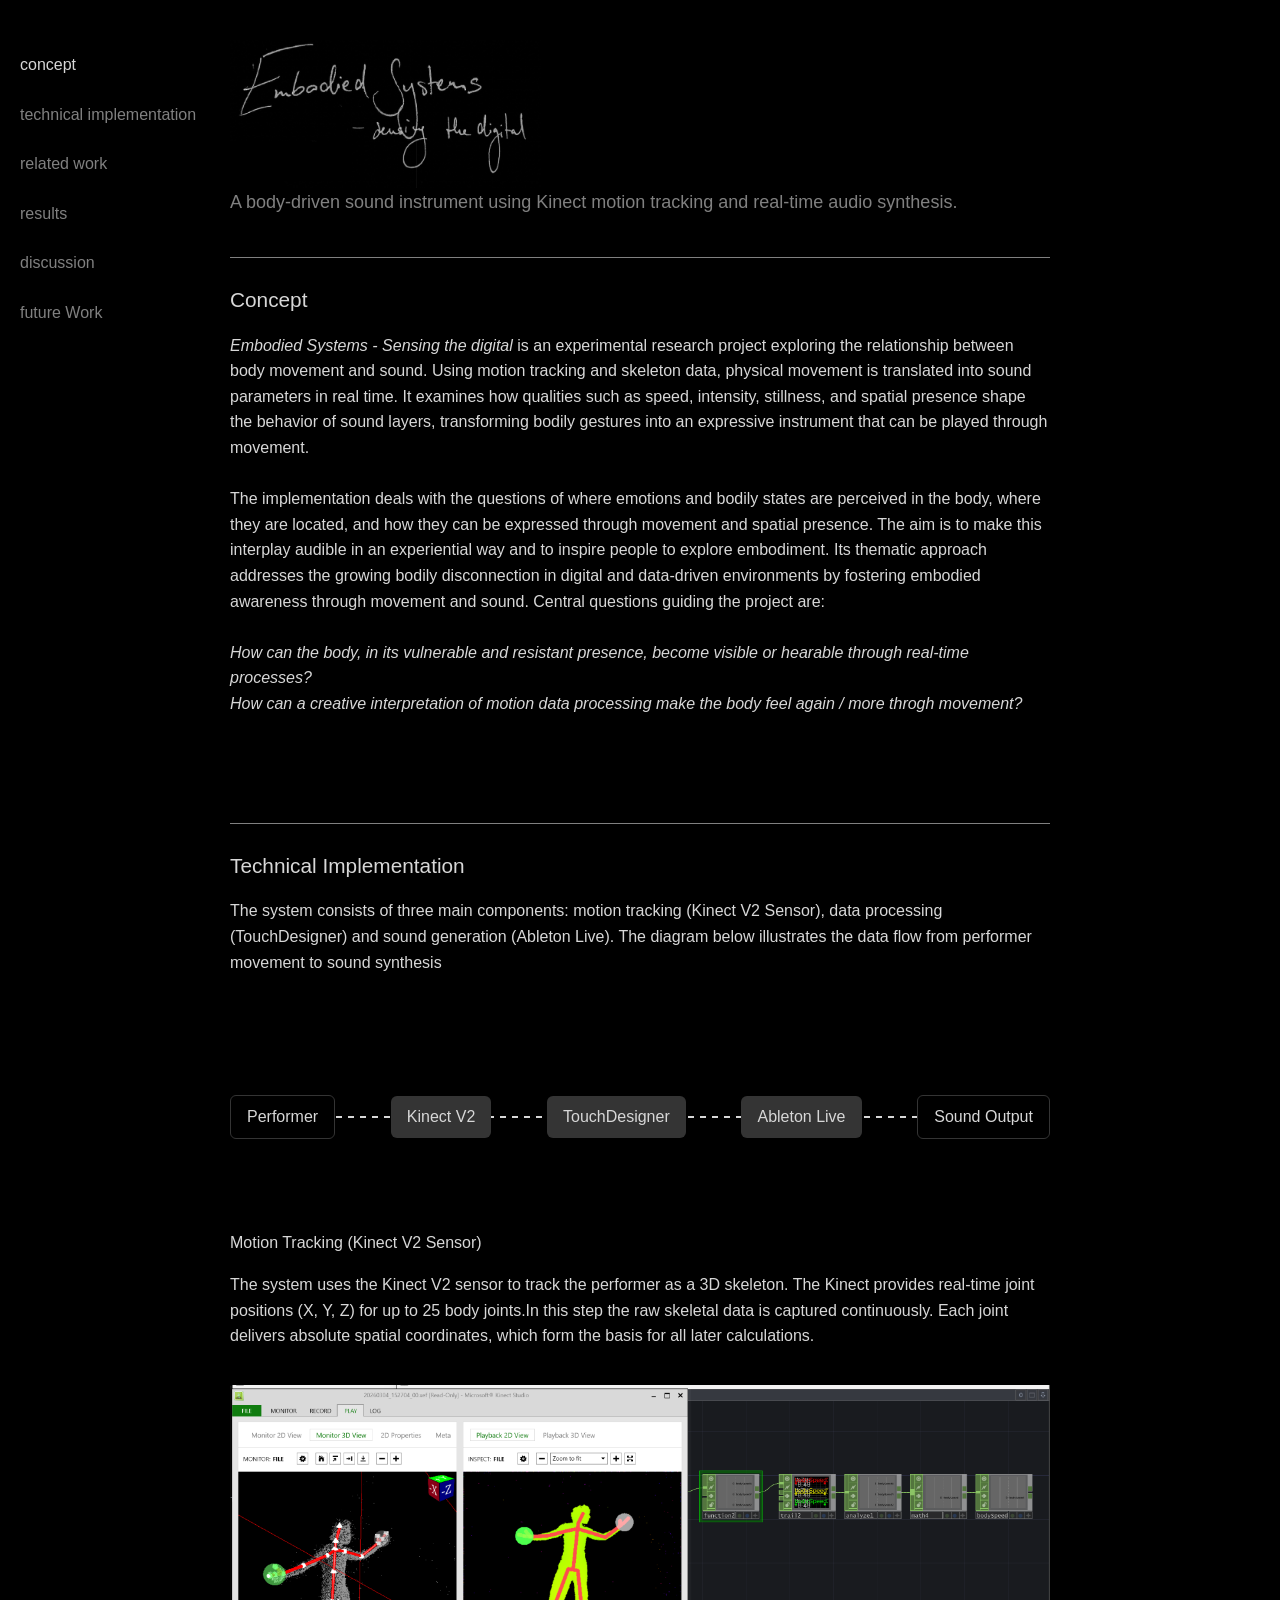
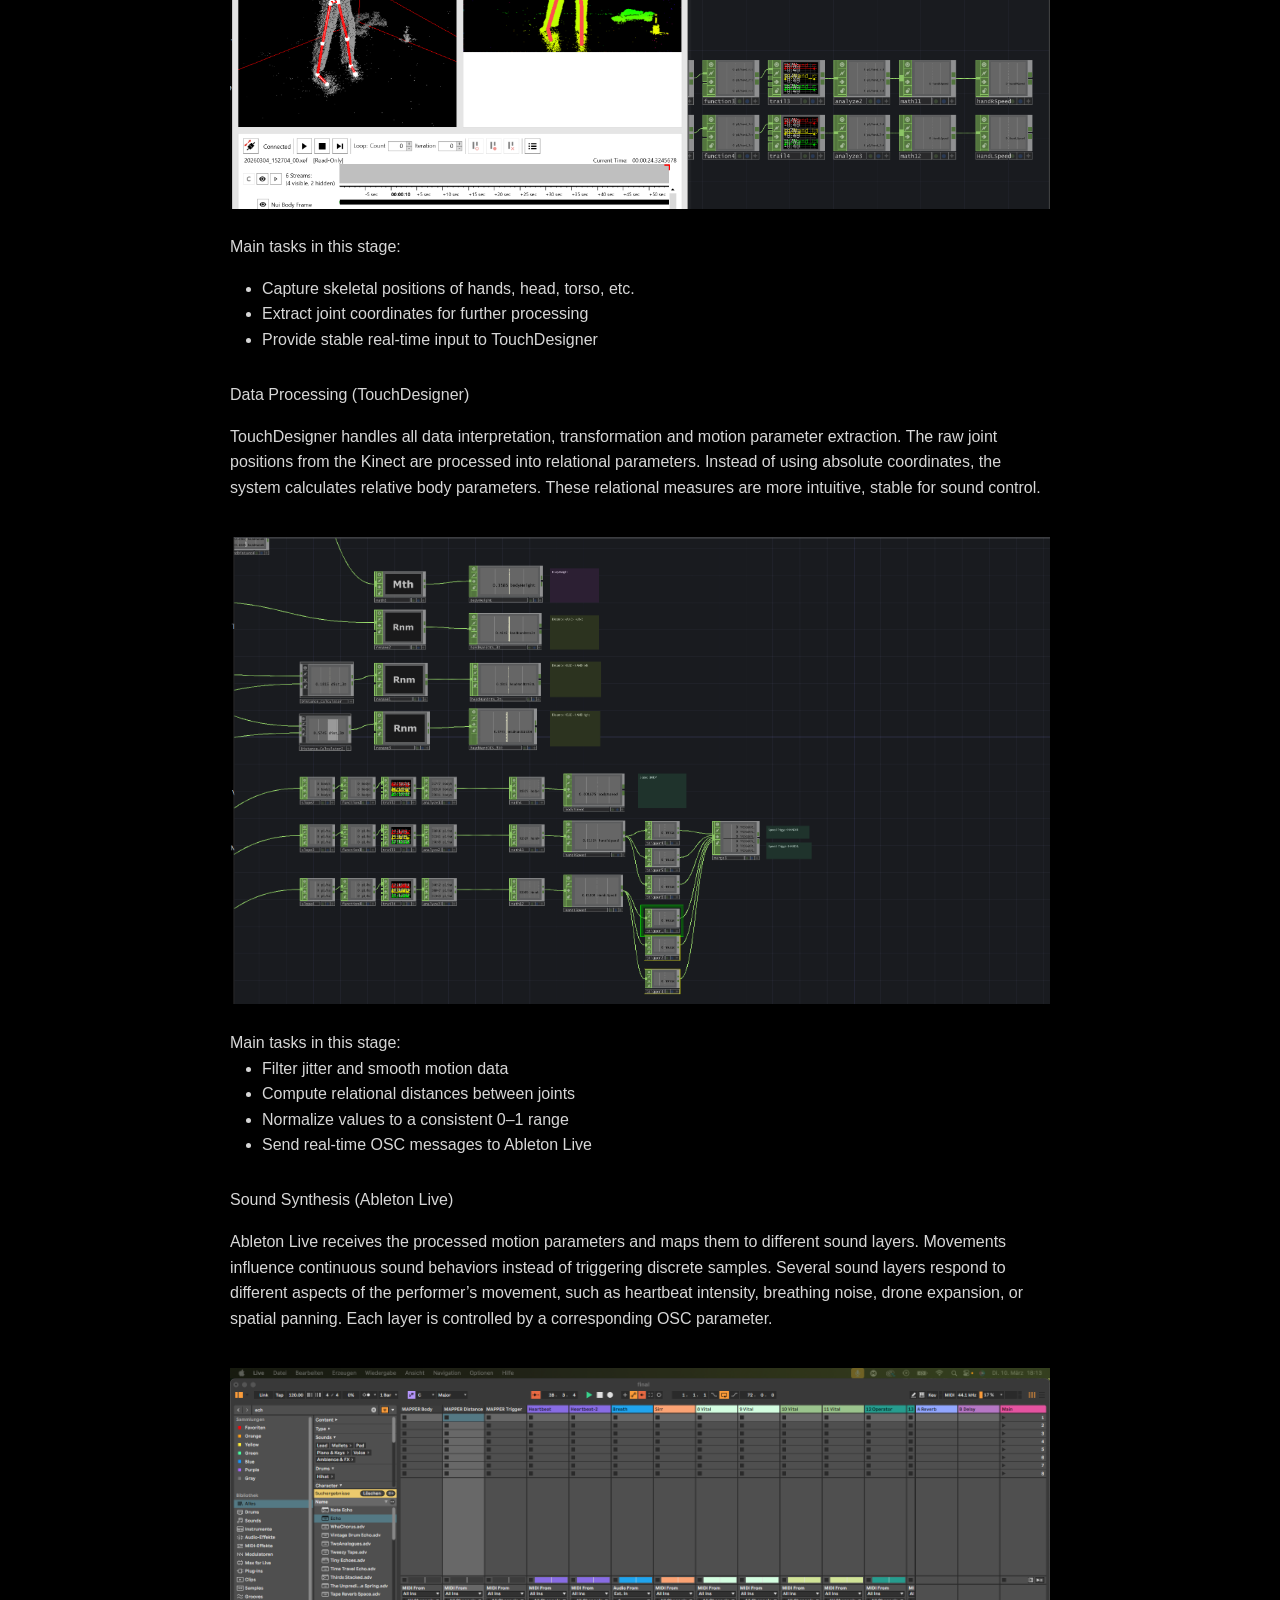
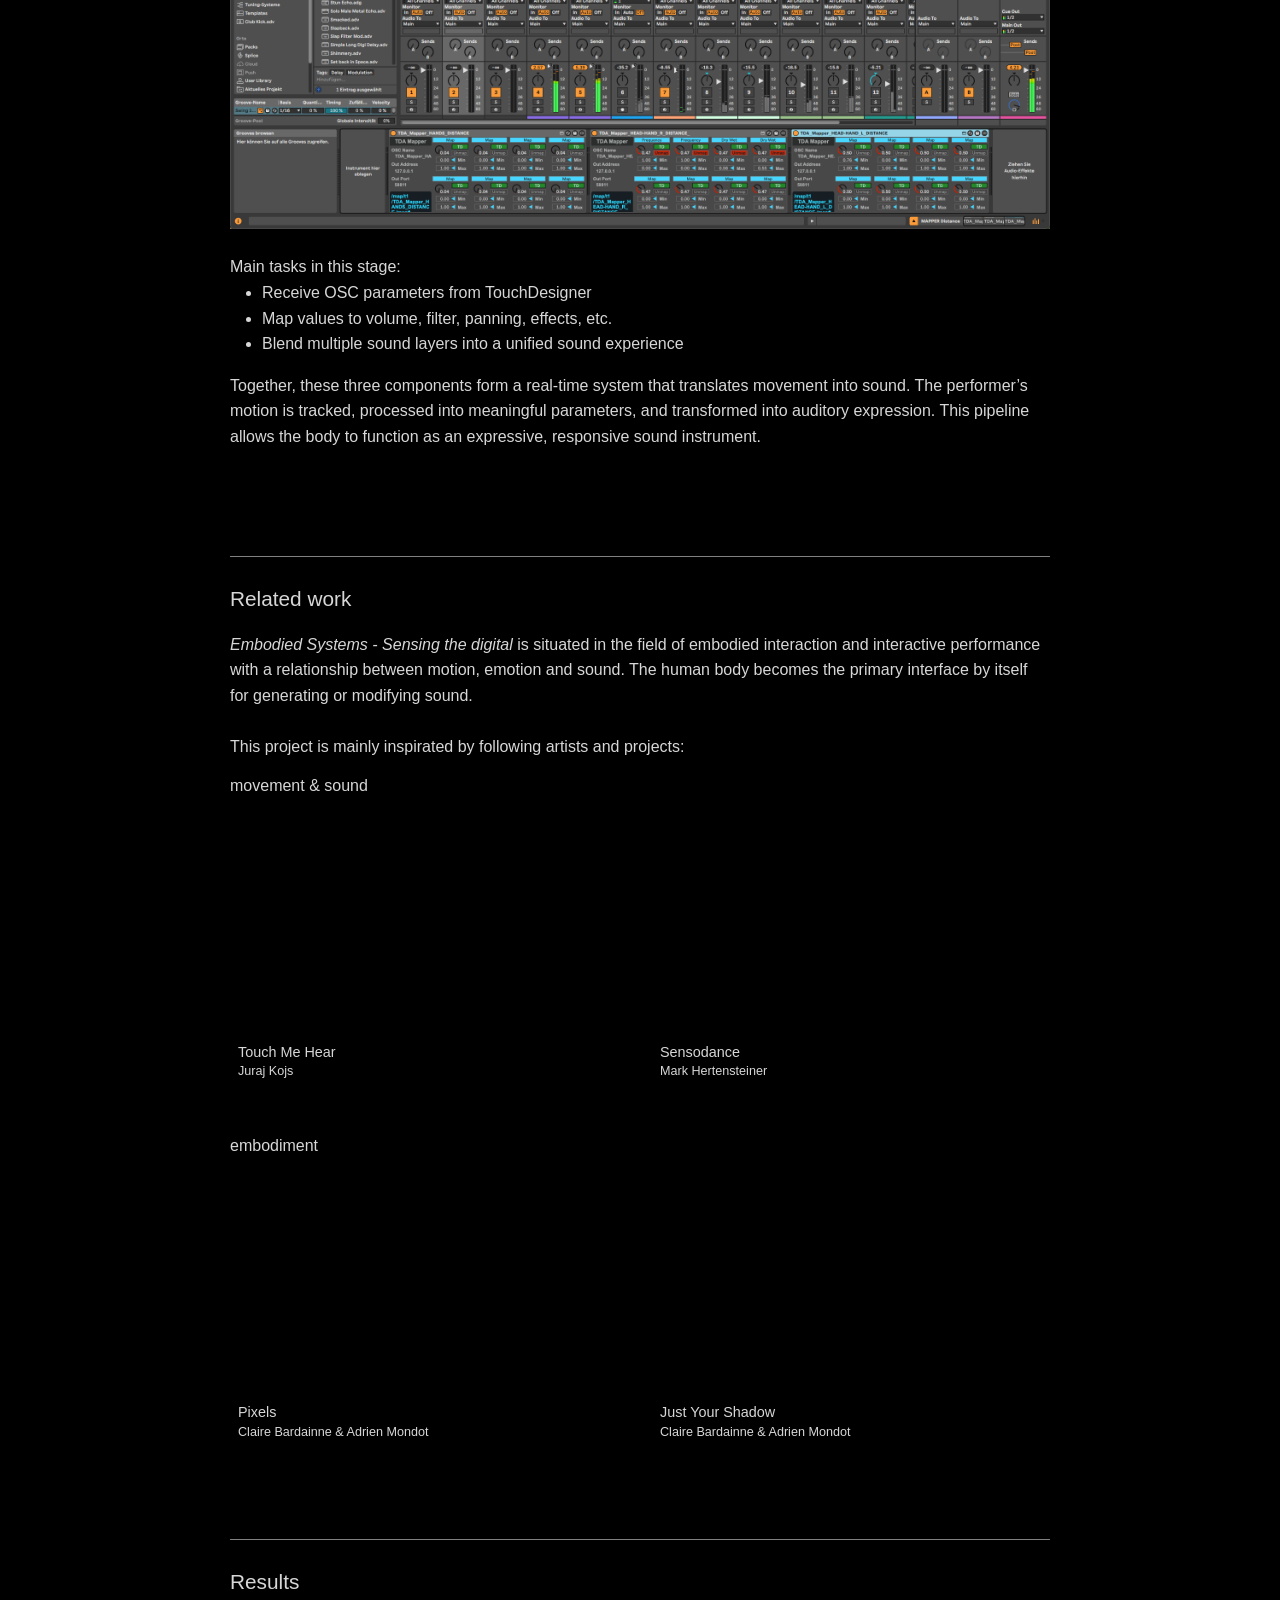
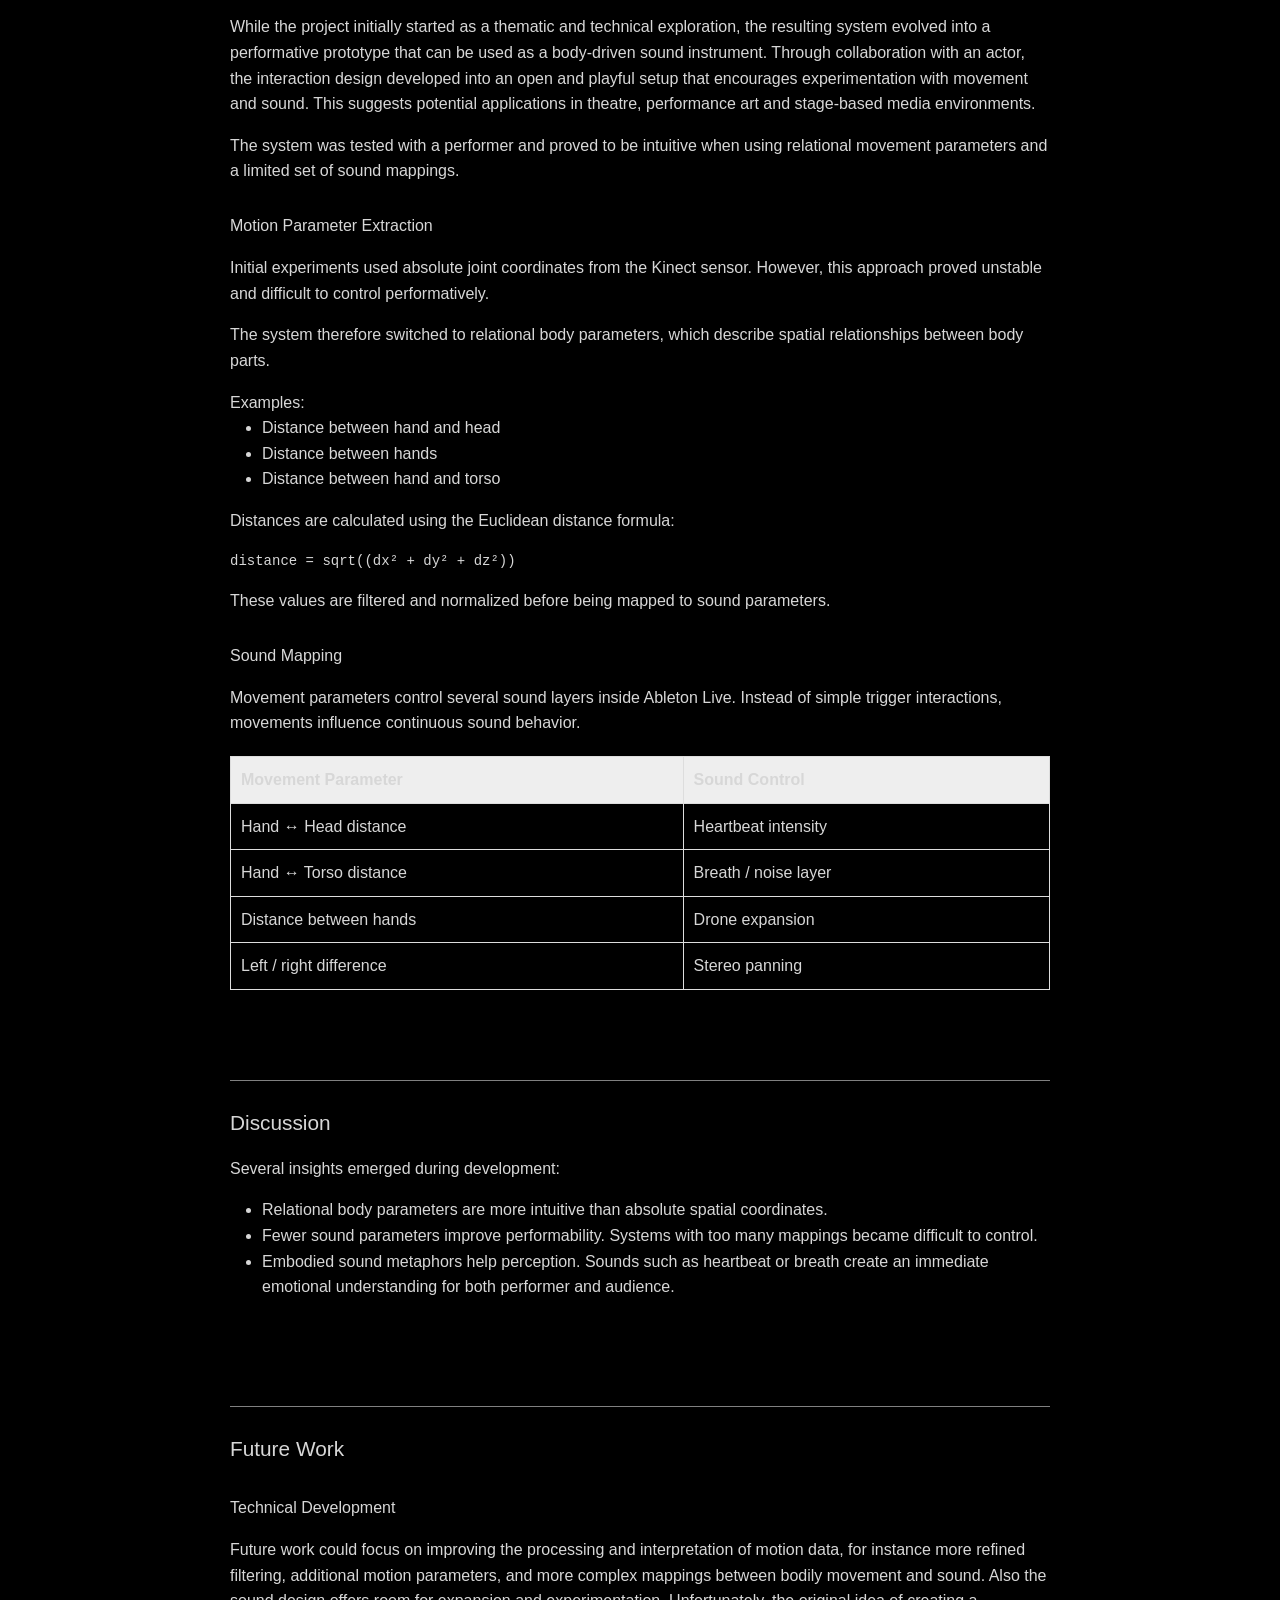
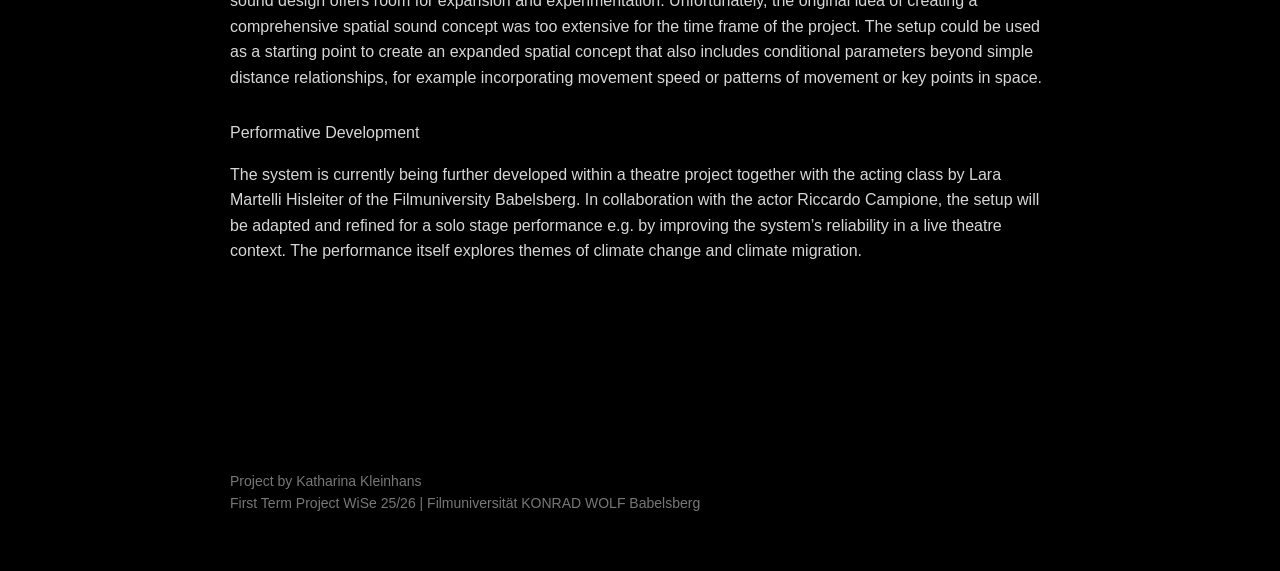
==== embodied-systems.html @ 611034d8 "first upload" ====
<!DOCTYPE html>
<html lang="en">

<head>
    <meta charset="UTF-8">
    <title>Embodied Systems – Sensing the Digital</title>
    <link href="https://cdn.jsdelivr.net/npm/bootstrap@5.3.2/dist/css/bootstrap.min.css" rel="stylesheet">
    <link rel="stylesheet" href="style.css">
    <meta name="viewport" content="width=device-width, initial-scale=1">
</head>

<body data-bs-spy="scroll" data-bs-target="#navbar" data-bs-offset="100" tabindex="0">
    <header>
        <!-- <h1>Embodied Systems – Sensing the Digital</h1> -->
        <img src="img/title.png" width="420px">
        <p class="subtitle">A body-driven sound instrument using Kinect motion tracking and real-time audio synthesis.
        </p>

        <div id="navbar" class="sidebar ">
            <!-- <p>First Term Project</p> -->
            <a class="nav-link" href="#concept">concept</a>
            <a class="nav-link" href="#technical-implementation">technical implementation</a>
            <a class="nav-link" href="#context">related work</a>
            <a class="nav-link" href="#results">results</a>
            <a class="nav-link" href="#discussion">discussion</a>
            <a class="nav-link" href="#future-work">future Work</a>
        </div>
    </header>

    <!-- <section class="hero">
       <div class="embed-responsive embed-responsive-16by9">
        <iframe class="embed-responsive-item full" src="img/hero-placeholder.mp4" title="Hero" frameborder="0" allow=" clipboard-write; encrypted-media; gyroscope; picture-in-picture; web-share" referrerpolicy="strict-origin-when-cross-origin" allowfullscreen></iframe>
    </div> 
    </section> -->

    <section id="concept">
        <h2>Concept</h2>
        <p>
            <span>Embodied Systems - Sensing the digital</span> is an experimental research project exploring the
            relationship between body movement and sound.
            Using motion tracking and skeleton data, physical movement is translated into sound parameters in real time.
            It examines how qualities such as speed, intensity, stillness, and spatial presence shape the behavior of
            sound layers,
            transforming bodily gestures into an expressive instrument that can be played through movement.
            <br><br>
            The implementation deals with the questions of where emotions and bodily states are perceived in the body,
            where they are located,
            and how they can be expressed through movement and spatial presence. The aim is to make this interplay
            audible in an experiential way
            and to inspire people to explore embodiment. Its thematic approach addresses the growing bodily
            disconnection in digital and
            data-driven environments by fostering embodied awareness through movement and sound.
            Central questions guiding the project are: <br><br>

            <span>How can the body, in its vulnerable and resistant presence, become visible or hearable through
                real-time processes?</span>
            <br>
            <span>How can a creative interpretation of motion data processing make the body feel again / more throgh
                movement?</span>
        </p>
    </section>

    <section id="technical-implementation">
        <h2>Technical Implementation</h2>
        <p>
            The system consists of three main components: motion tracking (Kinect V2 Sensor), data processing (TouchDesigner) and sound generation (Ableton Live). The diagram below illustrates the data flow from performer movement to sound synthesis
       <br><br>
            <!-- <ul>
            <li>motion tracking (Kinect V2 Sensor)</li>
            <li>data processing (TouchDesigner)</li>
            <li>sound generation (Ableton Live)</li>
        </ul> -->
             </p>

        <div id="diagram">

            <svg class="connections">

            <line x1="10%" y1="50%" x2="30%" y2="50%" />
            <line x1="30%" y1="50%" x2="50%" y2="50%" />
            <line x1="50%" y1="50%" x2="70%" y2="50%" />
            <line x1="70%" y1="50%" x2="90%" y2="50%" />

            </svg>

            <div class="node-container">

                <div class="node outline">Performer</div>
                <div class="node pointer">Kinect V2</div>
                <div class="node pointer">TouchDesigner</div>
                <div class="node pointer">Ableton Live</div>
                <div class="node outline">Sound Output</div>

            </div>

        </div>

        <div class="pt-3">
            <h4>Motion Tracking (Kinect V2 Sensor)</h4>
            <p> The system uses the Kinect V2 sensor to track the performer as a 3D skeleton.
                The Kinect provides real-time joint positions (X, Y, Z) for up to 25 body joints.In this step the raw
                skeletal data is captured continuously.
                Each joint delivers absolute spatial coordinates, which form the basis for all later calculations. </p>
            <img src="img/motion-tracking.png" class="full"> <br><br>

            <p>
                <b>Main tasks in this stage:</b>
            <ul>
                <li>Capture skeletal positions of hands, head, torso, etc.</li>
                <li>Extract joint coordinates for further processing</li>
                <li>Provide stable real-time input to TouchDesigner</li>
            </ul>
            </p>
        </div>
        <div class="pt-3">
            <h4>Data Processing (TouchDesigner)</h4>
            <p> TouchDesigner handles all data interpretation, transformation and motion parameter extraction. The raw
                joint positions from the Kinect are processed into relational parameters.
                Instead of using absolute coordinates, the system calculates relative body parameters. These relational measures are more intuitive,
                stable for sound control. </p>
            <img src="img/final-parameters.png" class="full"> <br><br>
            <b>Main tasks in this stage:</b>
            <ul>
                <li>Filter jitter and smooth motion data</li>
                <li>Compute relational distances between joints</li>
                <li>Normalize values to a consistent 0–1 range</li>
                <li>Send real-time OSC messages to Ableton Live</li>
            </ul>
        </div>

        <div class="pt-3">
            <h4>Sound Synthesis (Ableton Live)</h4>
            <p> Ableton Live receives the processed motion parameters and maps them to different sound layers. Movements
                influence continuous sound behaviors instead of triggering discrete samples.
                Several sound layers respond to different aspects of the performer’s movement, such as heartbeat
                intensity, breathing noise, drone expansion, or spatial panning. Each layer is controlled by a
                corresponding OSC parameter. </p>
            <img src="img/sound_synthesis.png" class="full"> <br><br>
            <b>Main tasks in this stage:</b>
            <ul>
                <li>Receive OSC parameters from TouchDesigner</li>
                <li>Map values to volume, filter, panning, effects, etc.</li>
                <li>Blend multiple sound layers into a unified sound experience</li>
            </ul>
        </div>

        <p> Together, these three components form a real-time system that translates movement into sound. The
            performer’s motion is tracked, processed into meaningful parameters, and transformed into auditory
            expression. This pipeline allows the body to function as an expressive, responsive sound instrument. </p>
    </section>

    <section id="context">
        <h2>Related work</h2>
        <p>
            <span>Embodied Systems - Sensing the digital</span> is situated in the field of embodied interaction and
            interactive performance with a relationship between motion, emotion and sound. The human body becomes the primary interface by itself for generating or modifying sound.
            <br><br>
            <b>This project is mainly inspirated by following artists and projects:</b>
        </p>

        <div class="related-work margin-md">

            <h4>movement & sound</h4>
            <div class="row g-4">

                <div class="col-md-6">
                    <div class="card border-0">
                        <div class="ratio ratio-16x9">
                            <iframe src="https://www.youtube.com/embed/zGUFKJBYZPs" title="Touch me Hear"
                                allowfullscreen></iframe>
                        </div>
                        <div class="card-body p-2">
                            <strong>Touch Me Hear</strong><br>
                            <small>Juraj Kojs</small>
                        </div>
                    </div>
                </div>

                <div class="col-md-6">
                    <div class="card border-0">
                        <div class="ratio ratio-16x9">
                            <iframe src="https://www.youtube.com/embed/KAMdbeH6wbY" title="Sensodance"
                                allowfullscreen></iframe>
                        </div>
                        <div class="card-body p-2">
                            <strong>Sensodance</strong><br>
                            <small>Mark Hertensteiner</small>
                        </div>
                    </div>
                </div>

            </div>

            <h4 class="mt-5">embodiment</h4>

            <div class="row g-4">

                <div class="col-md-6">
                    <div class="card border-0">
                        <div class="ratio ratio-16x9">
                            <iframe src="https://www.youtube.com/embed/pMuvrDwhp4w" title="Pixels"
                                allowfullscreen></iframe>
                        </div>
                        <div class="card-body p-2">
                            <strong>Pixels</strong><br>
                            <small>Claire Bardainne & Adrien Mondot</small>
                        </div>
                    </div>
                </div>

                <div class="col-md-6">
                    <div class="card border-0">
                        <div class="ratio ratio-16x9">
                            <iframe src="https://www.youtube.com/embed/VIDEOID" title="Just Your Shadow"
                                allowfullscreen></iframe>
                        </div>
                        <div class="card-body p-2">
                            <strong>Just Your Shadow</strong><br>
                            <small>Claire Bardainne & Adrien Mondot</small>
                        </div>
                    </div>
                </div>
            </div>
        </div>

    </section>

    </section>

    <section id="results">
        <h2>Results</h2>
        <p>
            While the project initially started as a thematic and technical exploration, the resulting system evolved into a performative prototype that can be used as a body-driven sound instrument.
            Through collaboration with an actor, the interaction design developed into an open and playful setup that encourages experimentation with movement and sound.
            This suggests potential applications in theatre, performance art and stage-based media environments.
        </p>

        <!-- <div class="grid">
            <img src="img/skeleton.png">
            <img src="img/touchdesigner.png">
            <img src="img/ableton.png">
        </div> -->

        <p>
            The system was tested with a performer and proved to be intuitive when using
            relational movement parameters and a limited set of sound mappings.
        </p>

        <div class="subsection pt-3">
            <h4>Motion Parameter Extraction</h4>
            <p>
                Initial experiments used absolute joint coordinates from the Kinect sensor.
                However, this approach proved unstable and difficult to control performatively.
            </p>
            <p>
                The system therefore switched to <b>relational body parameters</b>, which
                describe spatial relationships between body parts.
            </p>
            Examples:
            <ul>
                <li>Distance between hand and head</li>
                <li>Distance between hands</li>
                <li>Distance between hand and torso</li>
            </ul>

            <p> Distances are calculated using the Euclidean distance formula:</p>

            <pre>distance = sqrt((dx² + dy² + dz²))</pre>

            <p>These values are filtered and normalized before being mapped to sound parameters.</p>
        </div>

        <div class="subsection pt-3">
         <h4>Sound Mapping</h4>

            <p>
                Movement parameters control several sound layers inside Ableton Live.
                Instead of simple trigger interactions, movements influence continuous sound behavior.
            </p>

            <table>

                <tr>
                    <th>Movement Parameter</th>
                    <th>Sound Control</th>
                </tr>

                <tr>
                    <td>Hand ↔ Head distance</td>
                    <td>Heartbeat intensity</td>
                </tr>

                <tr>
                    <td>Hand ↔ Torso distance</td>
                    <td>Breath / noise layer</td>
                </tr>

                <tr>
                    <td>Distance between hands</td>
                    <td>Drone expansion</td>
                </tr>

                <tr>
                    <td>Left / right difference</td>
                    <td>Stereo panning</td>
                </tr>

            </table>
        </div>


    </section>


    <section id="discussion">
        <h2>Discussion</h2>

        <p>Several insights emerged during development:</p>

        <ul>
            <li><b>Relational body parameters are more intuitive</b> than absolute spatial
                coordinates.</li>

            <li><b>Fewer sound parameters improve performability.</b> Systems with too many
                mappings became difficult to control.</li>

            <li><b>Embodied sound metaphors help perception.</b> Sounds such as heartbeat or
                breath create an immediate emotional understanding for both performer and
                audience.</li>
        </ul>
    </section>



    <section id="future-work">
        <h2>Future Work</h2>
    
        <div class="subsection pt-3">
            <h4>Technical Development</h4>
            <p> Future work could focus on improving the processing and interpretation of motion data, for instance more refined filtering, additional motion parameters, and more complex mappings between bodily movement and sound. 
                Also the sound design offers room for expansion and experimentation. Unfortunately, the original idea of creating a comprehensive spatial sound concept was too extensive for the time frame of the project. 
                The setup could be used as a starting point to create an expanded spatial concept that also includes conditional parameters beyond simple distance relationships, for example incorporating movement speed or patterns of movement or key points in space. </p>
        </div>
        <div class="subsection pt-3">
            <h4>Performative Development</h4>
            <p> The system is currently being further developed within a theatre project together with the acting class by Lara Martelli Hisleiter of the Filmuniversity Babelsberg. In collaboration with the actor Riccardo Campione, the setup will be adapted and refined for a solo stage performance e.g. by improving the system’s reliability in a live theatre context. The performance itself explores themes of climate change and climate migration. </p>
        </div>
    </section>


    <footer>
        <p>
            Project by Katharina Kleinhans
            <br>
            First Term Project WiSe 25/26 | Filmuniversität KONRAD WOLF Babelsberg
        </p>
    </footer>

    <script type="module" src="js/diagram.js"></script>
    <script src="https://cdn.jsdelivr.net/npm/bootstrap@5.3.2/dist/js/bootstrap.bundle.min.js"></script>
</body>

</html>
---- style.css ----
/* Variables */
:root {
    --black: #000000;
    --darkgrey: #343434;
    --grey: #808080;
    --white: #d7d7d7;
}


body {
    font-family: Helvetica, Arial, sans-serif;
    font-weight: 100;
    line-height: 1.6;
    max-width: 900px;
    margin: auto;
    padding: 40px;
    background-color: var(--black);
    color: var(--white);
    scroll-behavior: smooth;
}

h1 {
    font-size: 2.2rem;
}

h2 {
    font-size: 1.3rem;
    margin-bottom: 20px;
}

h4 {
    font-size: 1rem;
    margin-bottom: 20px;
    font-style: 600;
}

span {
    font-style: italic;
}

.subtitle {
    font-size: 18px;
    color: var(--grey);
    margin-bottom: 40px;
}

/* Navbar */

.sidebar {
    position: fixed;
    left: 0;
    top: 0;
    height: 100vh;
    width: 220px;
    background: var(--black);
    padding-top: 40px;
}

.sidebar a {
    display: block;
    color: var(--grey);
    padding: 12px 20px;
    text-decoration: none;
}

.sidebar a:hover {
    color: var(--white);
}

.nav-link {
transition: color 0.2s;
}

.nav-link.active{
    color: var(--white);
}

.content {
    margin-left: 240px;
    padding: 40px;
}



section {
    padding-top: 30px;
    padding-bottom: 90px;
    border-top: 1px solid var(--grey);
}




.full {
    width: 100%;
    margin-top: 20px;
}


.grid {

    display: grid;

    grid-template-columns: repeat(auto-fit, minmax(250px, 1fr));
    gap: 20px;

    margin-top: 20px;

}


.grid img {

    width: 100%;

}


table {

    width: 100%;
    border-collapse: collapse;
    margin-top: 20px;

}

td,
th {

    border: 1px solid #ddd;
    padding: 10px;

}

th {
    background: #eee;
}


footer {

    margin-top: 100px;
    font-size: 14px;
    color: #777;

}

/* diagram */
#diagram {
    position:relative;
    width:100%;
    height:200px;
}

.node-container {
    display:flex;
    justify-content:space-between;
    align-items:center;
    height:100%;
    position:relative;
    z-index:2;
}

.node {
    background:var(--darkgrey);
    color:var(--white);
    padding:8px 16px;
    border-radius:6px;
    font-family:sans-serif;
}
.node p {
    
    font-weight: 600;
}
.pointer:hover{
    cursor: pointer;
}

.outline {
    background: var(--black);
    border:1px solid var(--darkgrey);
}

.connections {
    position:absolute;
    width:100%;
    height:100%;
    top:0;
    left:0;
    z-index:1;
}

line{
    stroke:var(--white);
    stroke-width:2;
    stroke-dasharray:6;
    animation:dataflow 2s linear infinite;
}

@keyframes dataflow{

    from{
    stroke-dashoffset:0;
    }

    to{
    stroke-dashoffset:-12;
    }
}

/*related work*/
.related-work h4{
margin-bottom:1rem;
}

.related-work .card-body{
    font-size:0.9rem;
    line-height:1.3;
    color: var(--white);
} 
.related-work-row {
    margin: 40px;

}
.card {
    background-color: transparent!important;
}
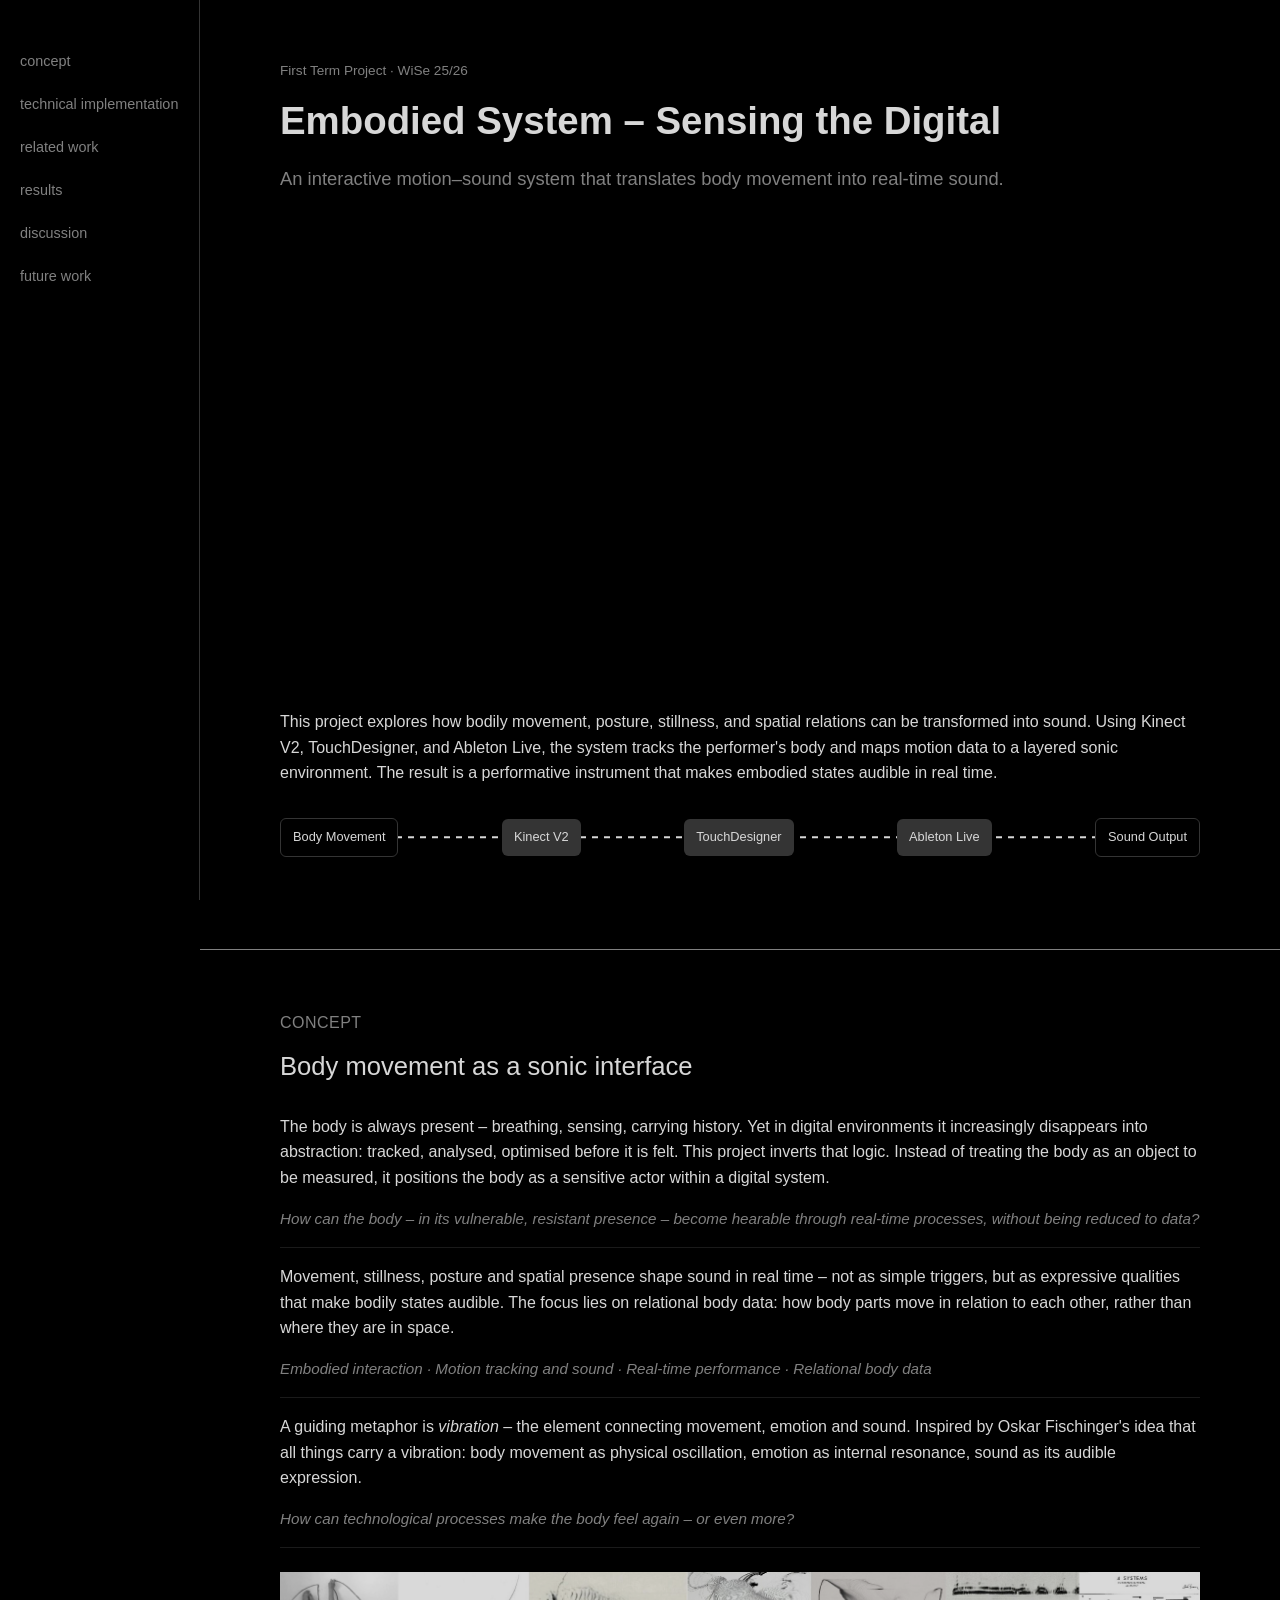
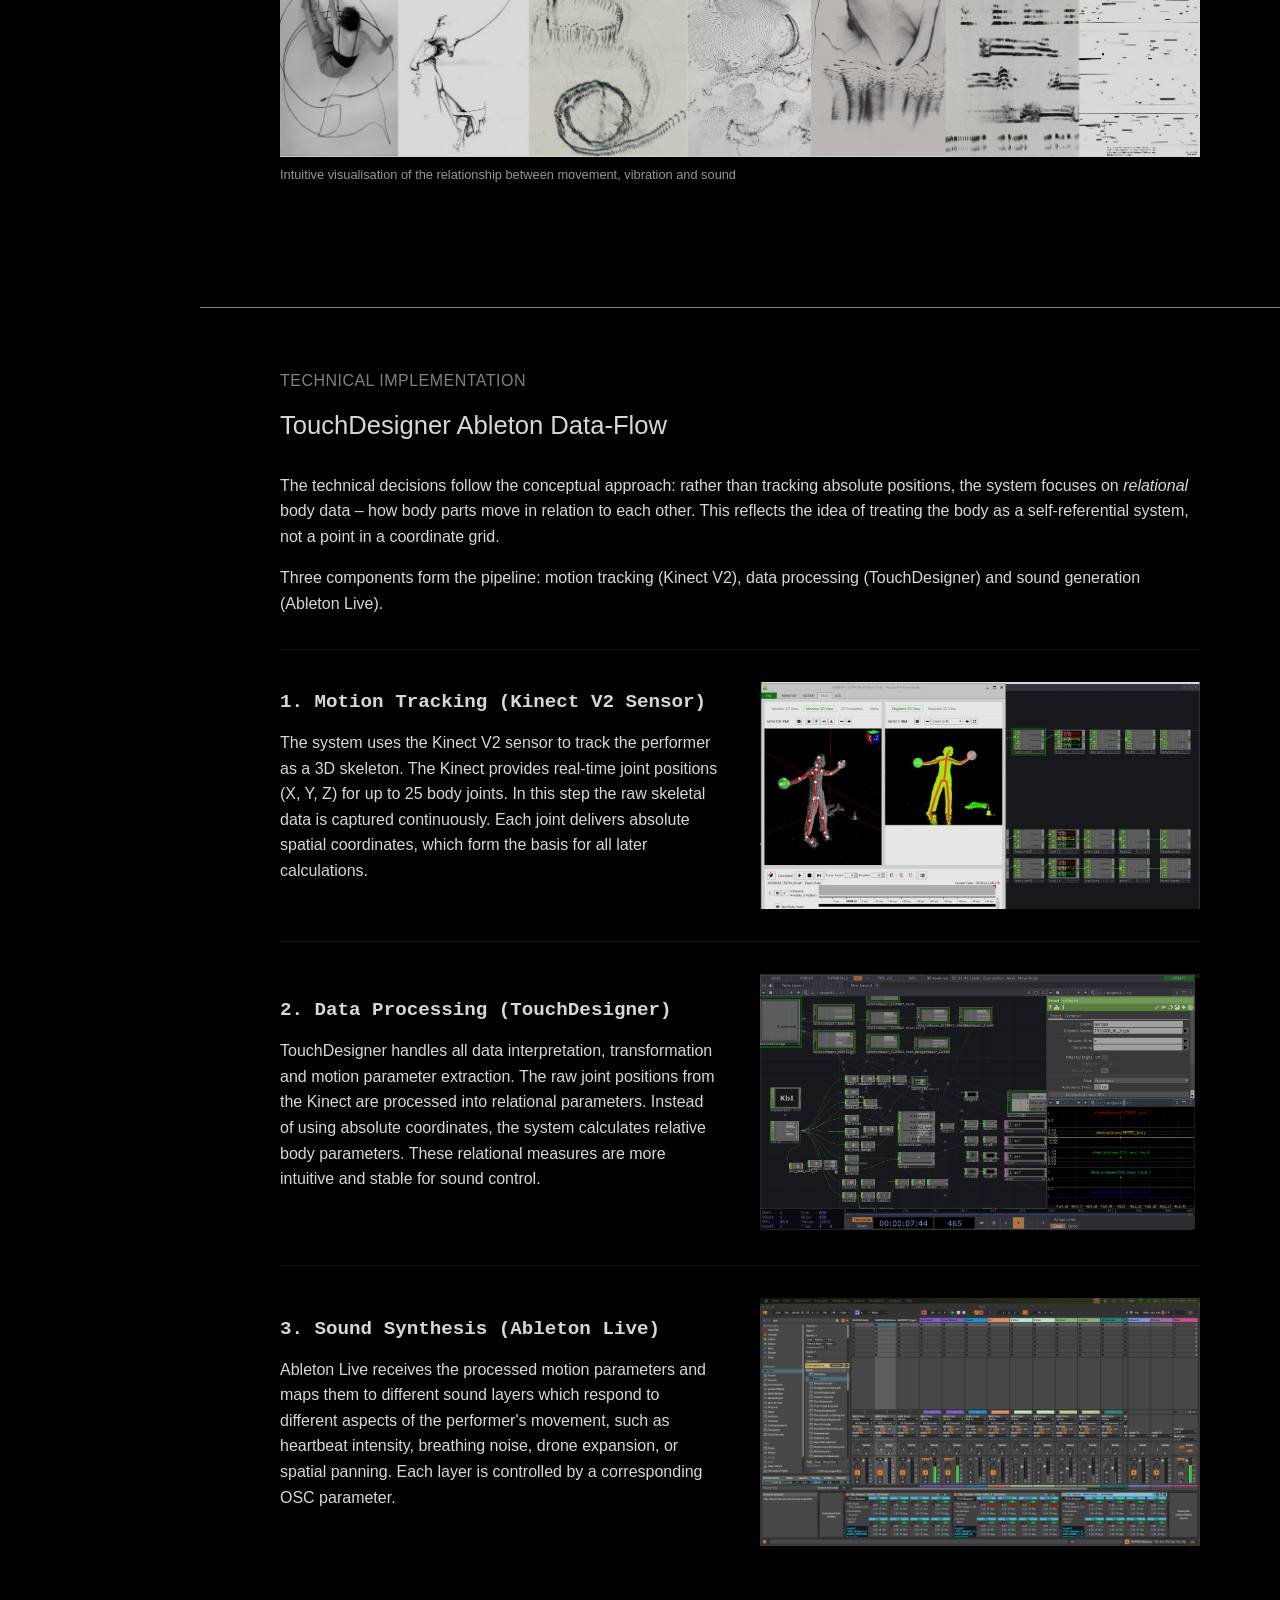
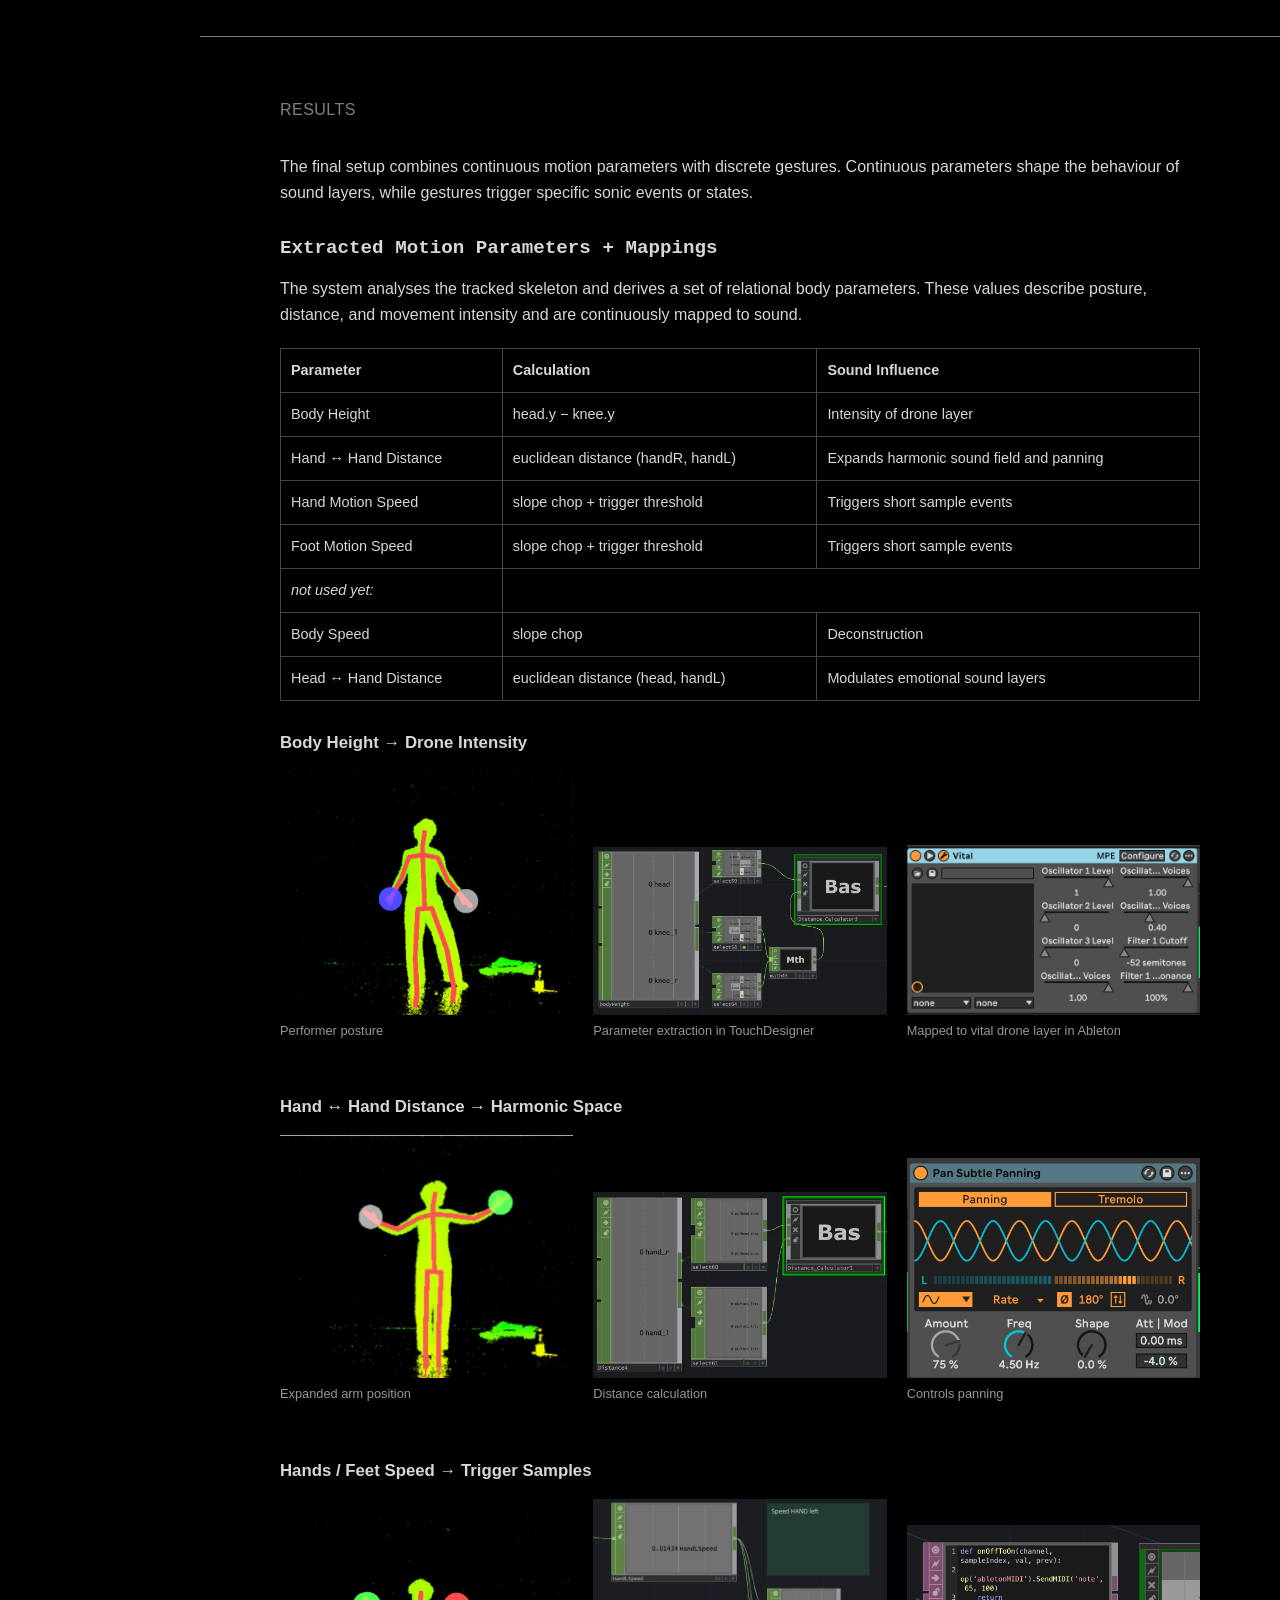
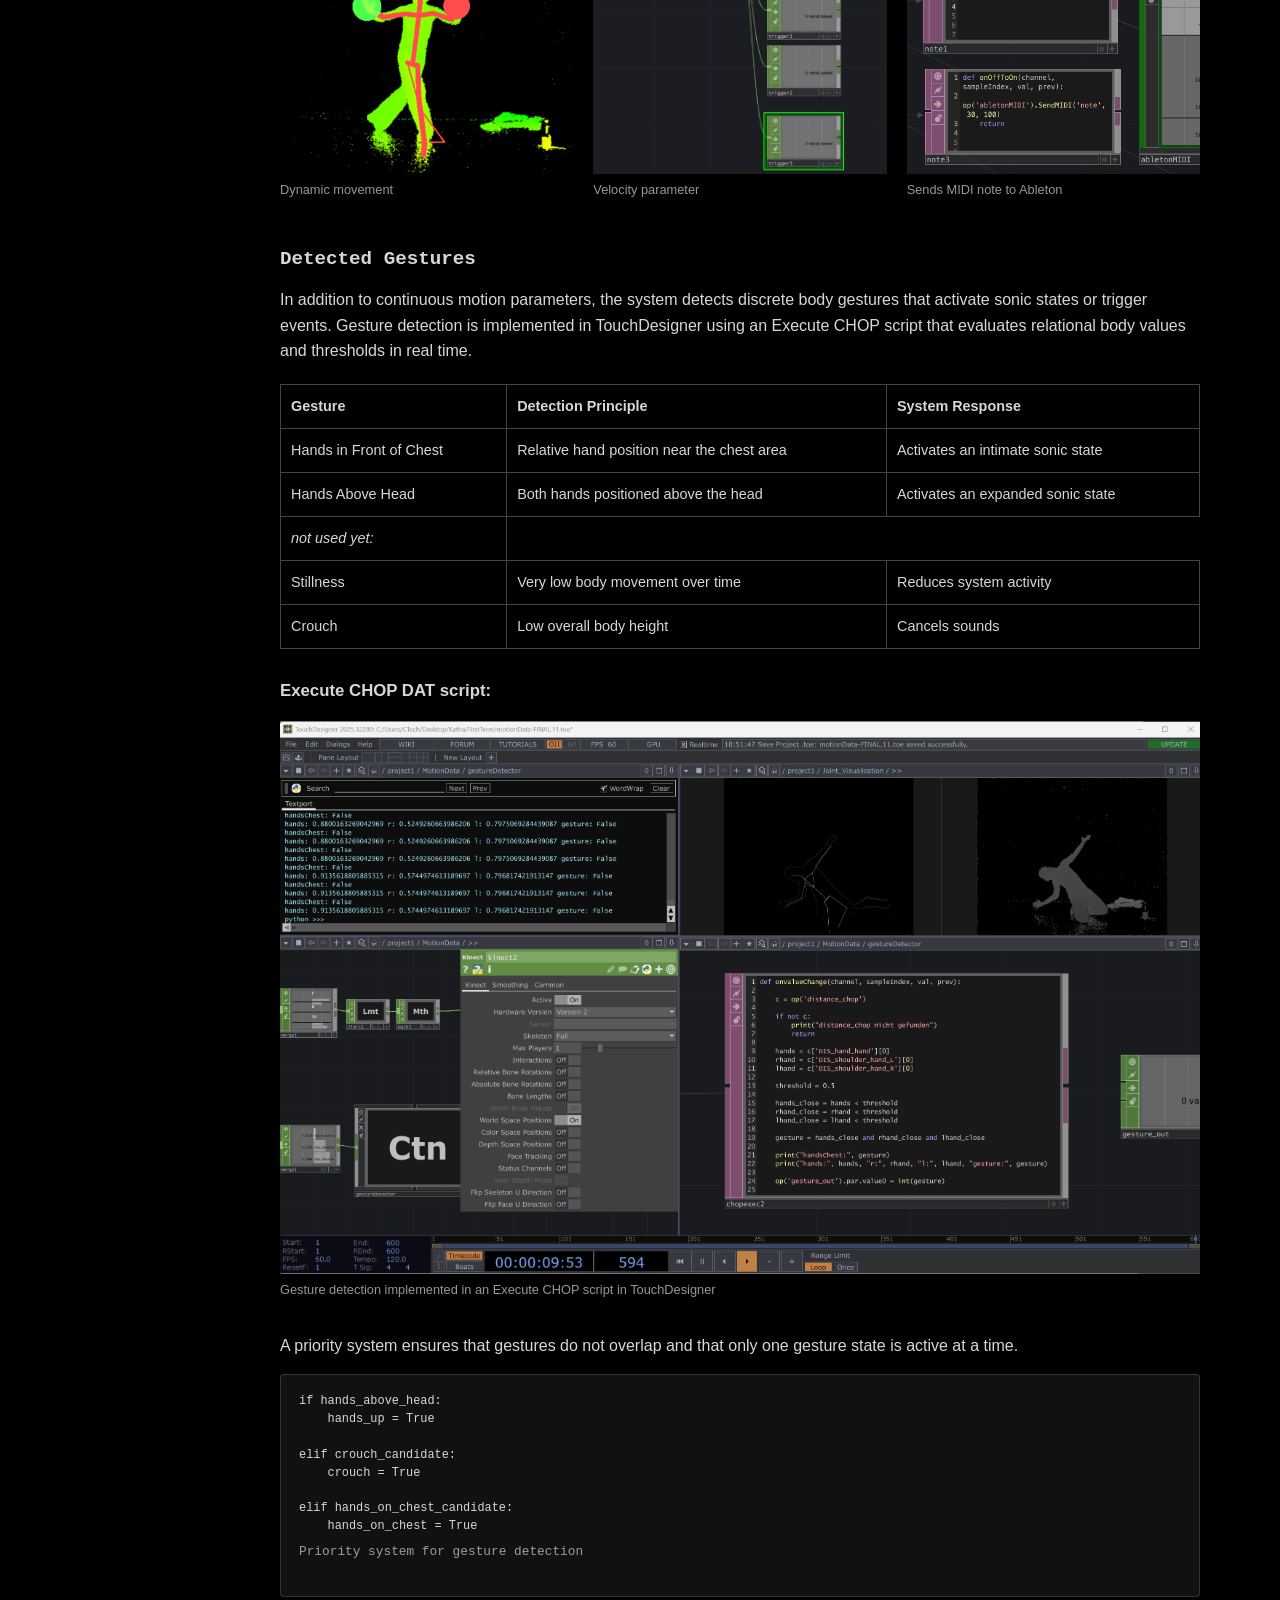
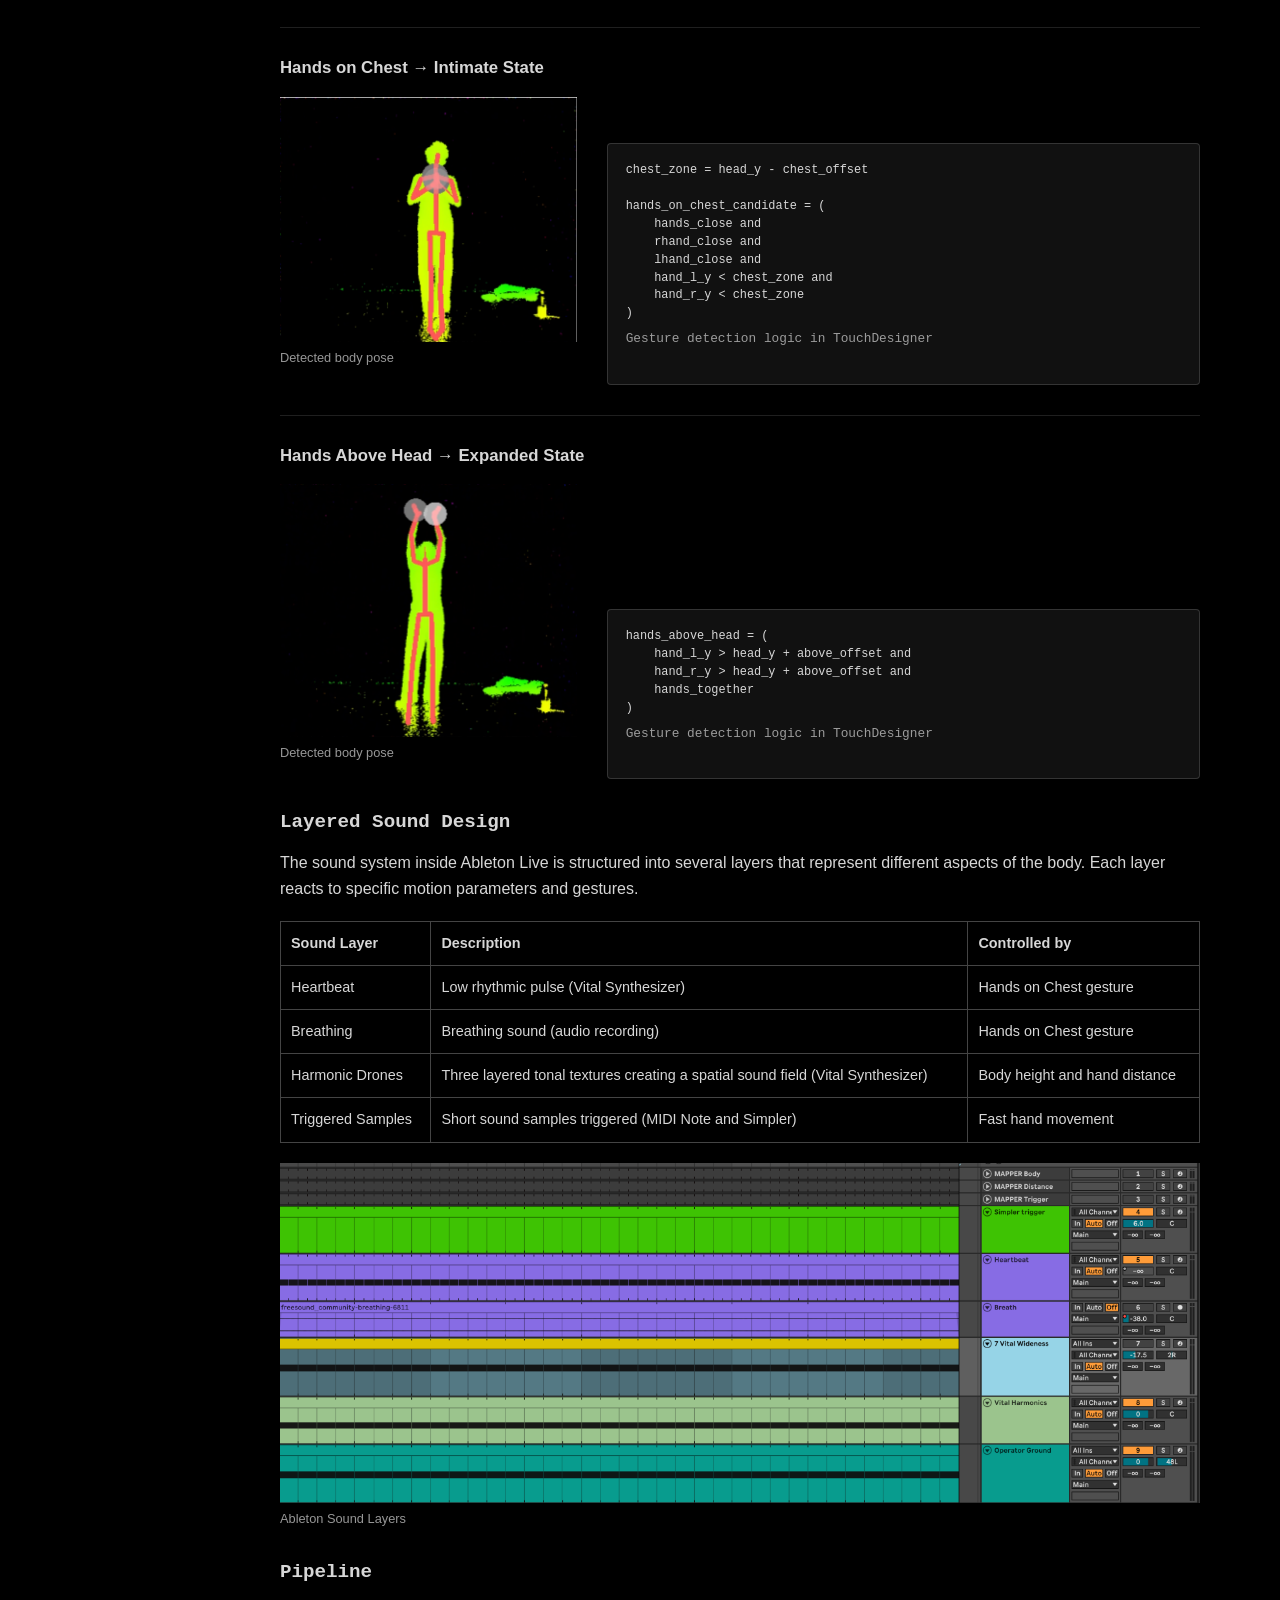
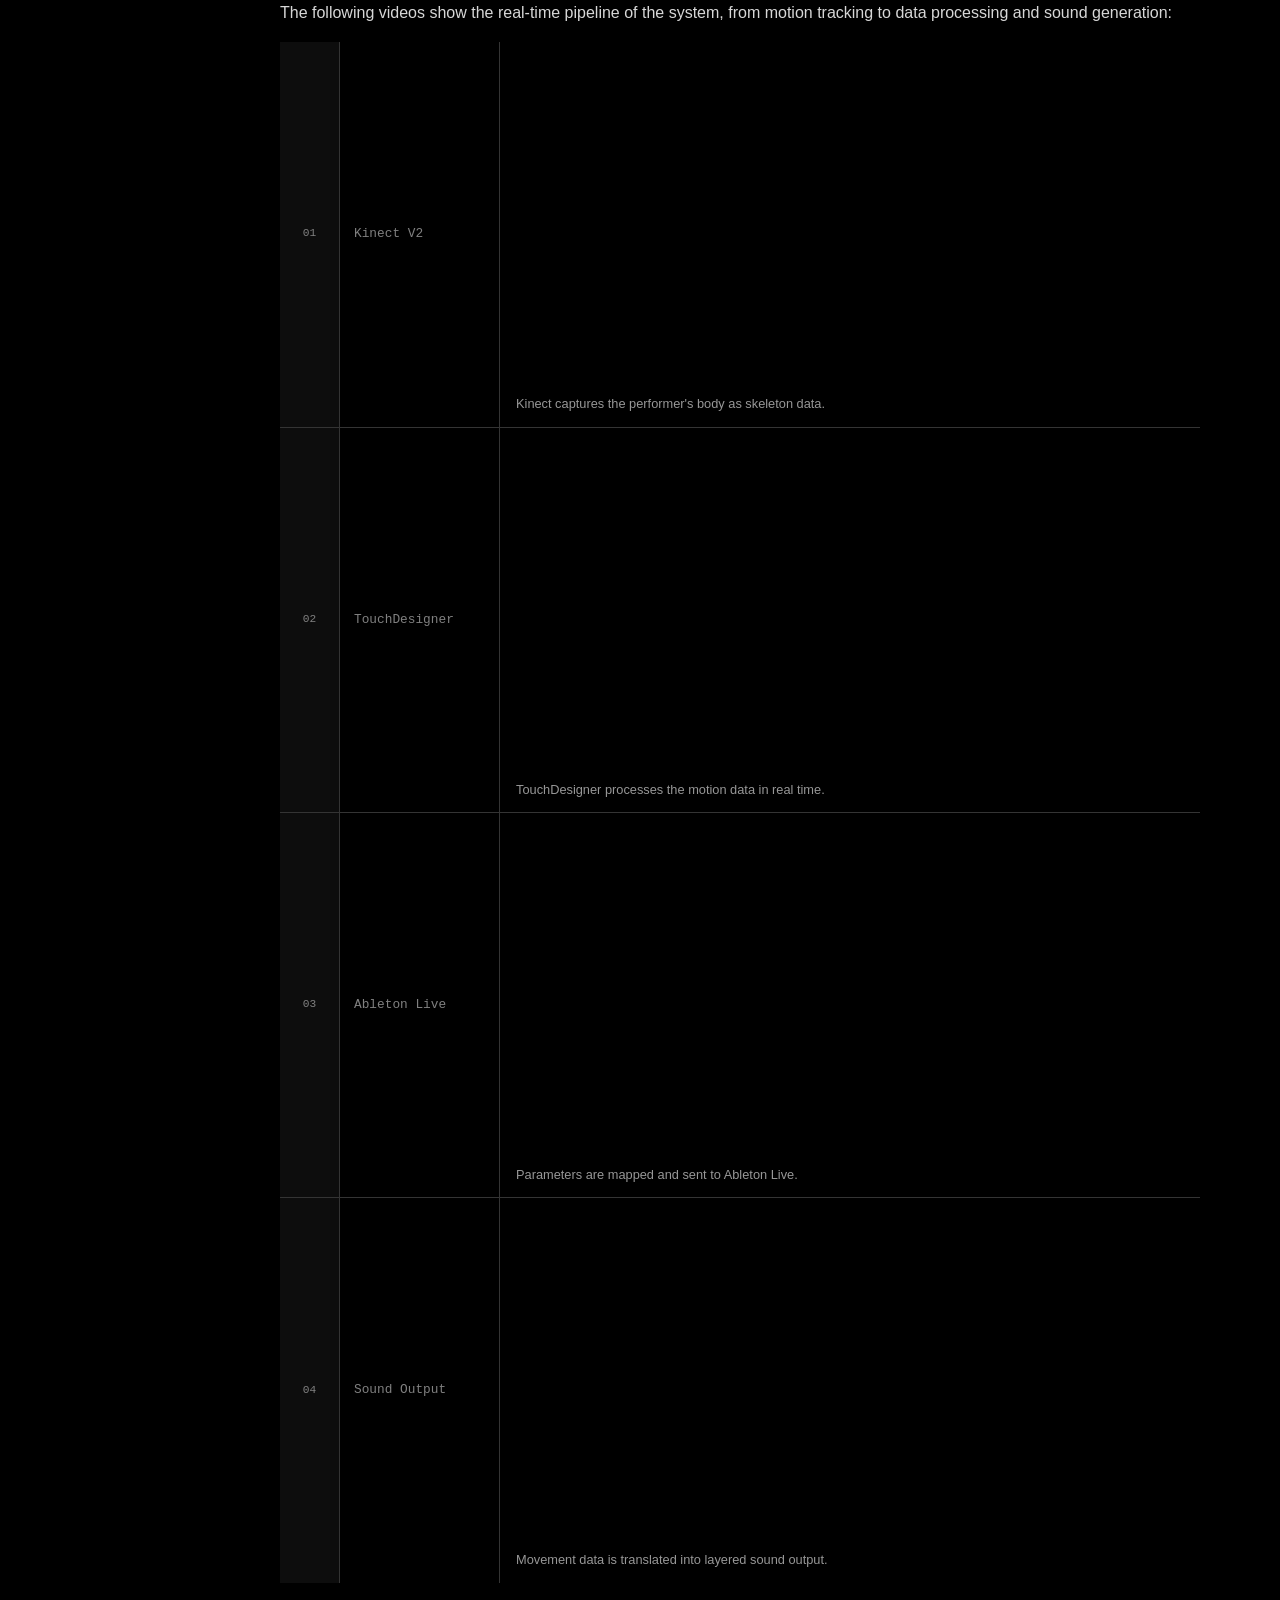
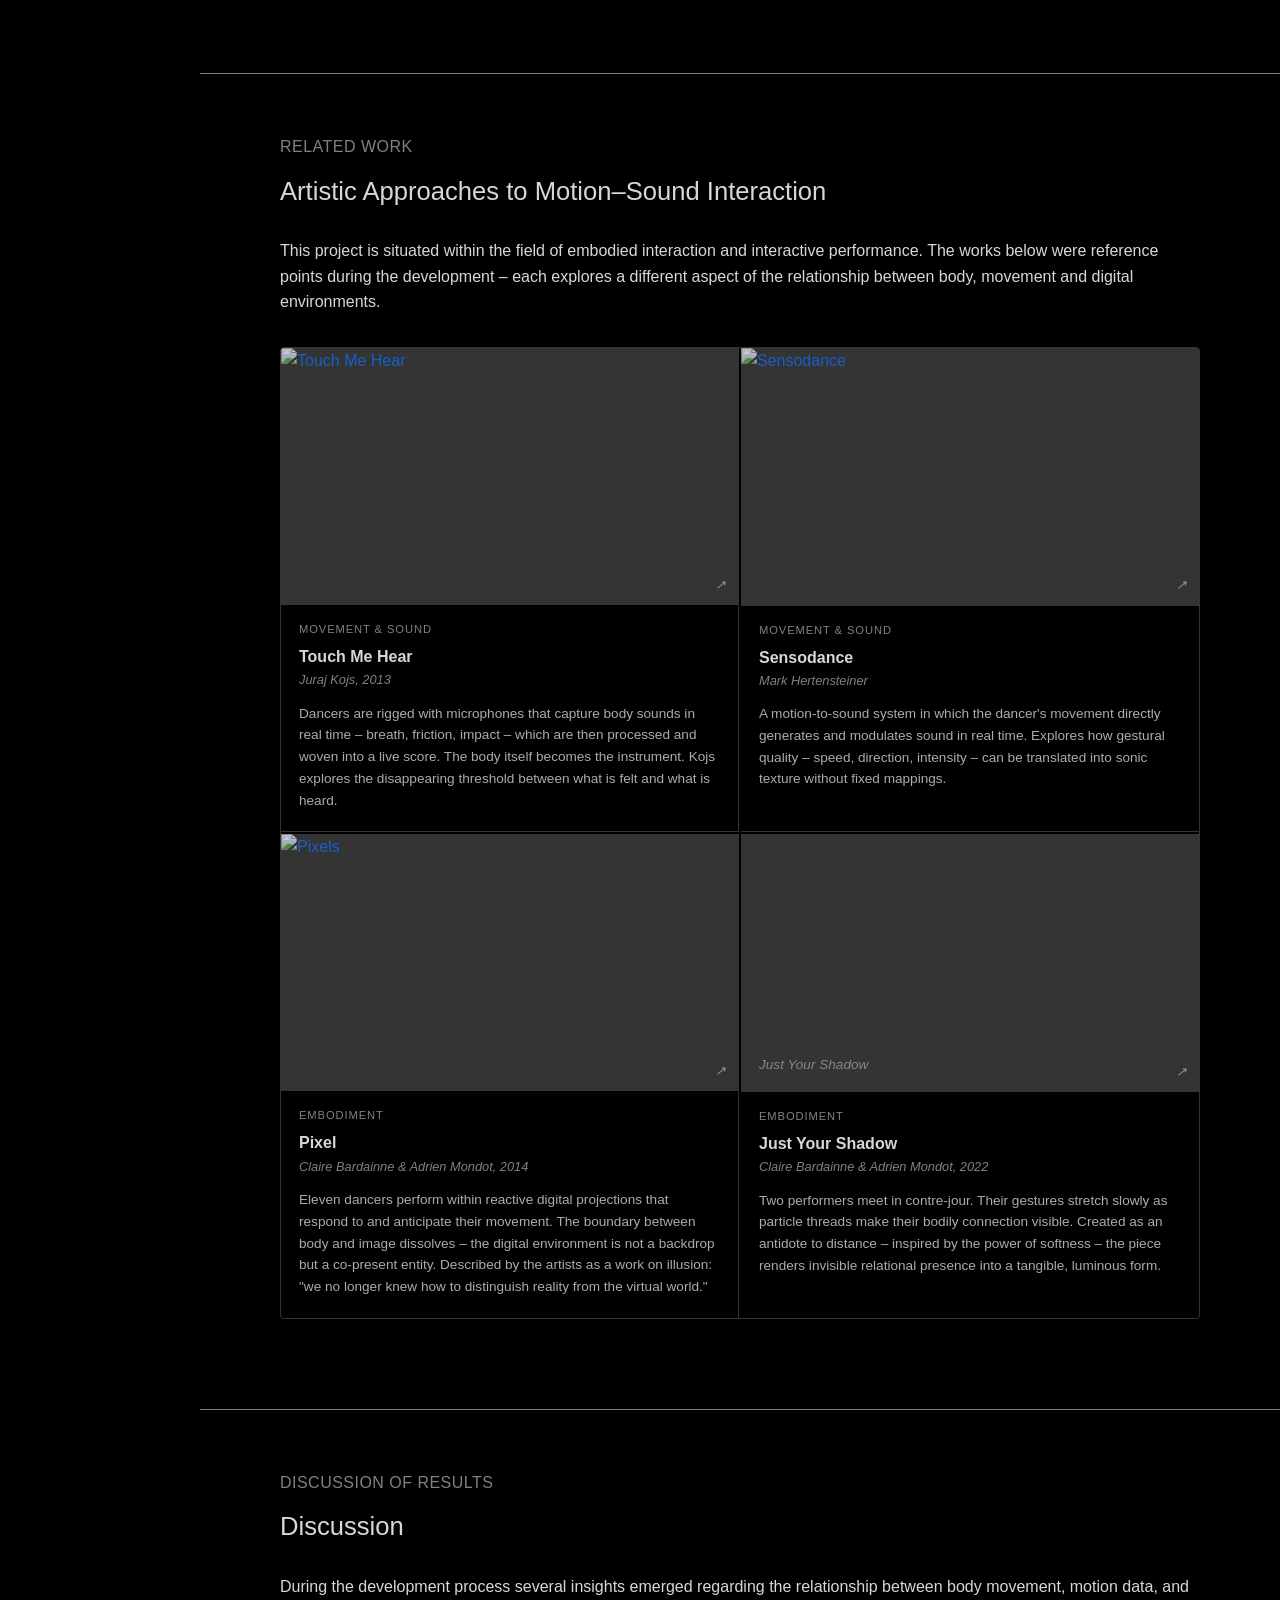
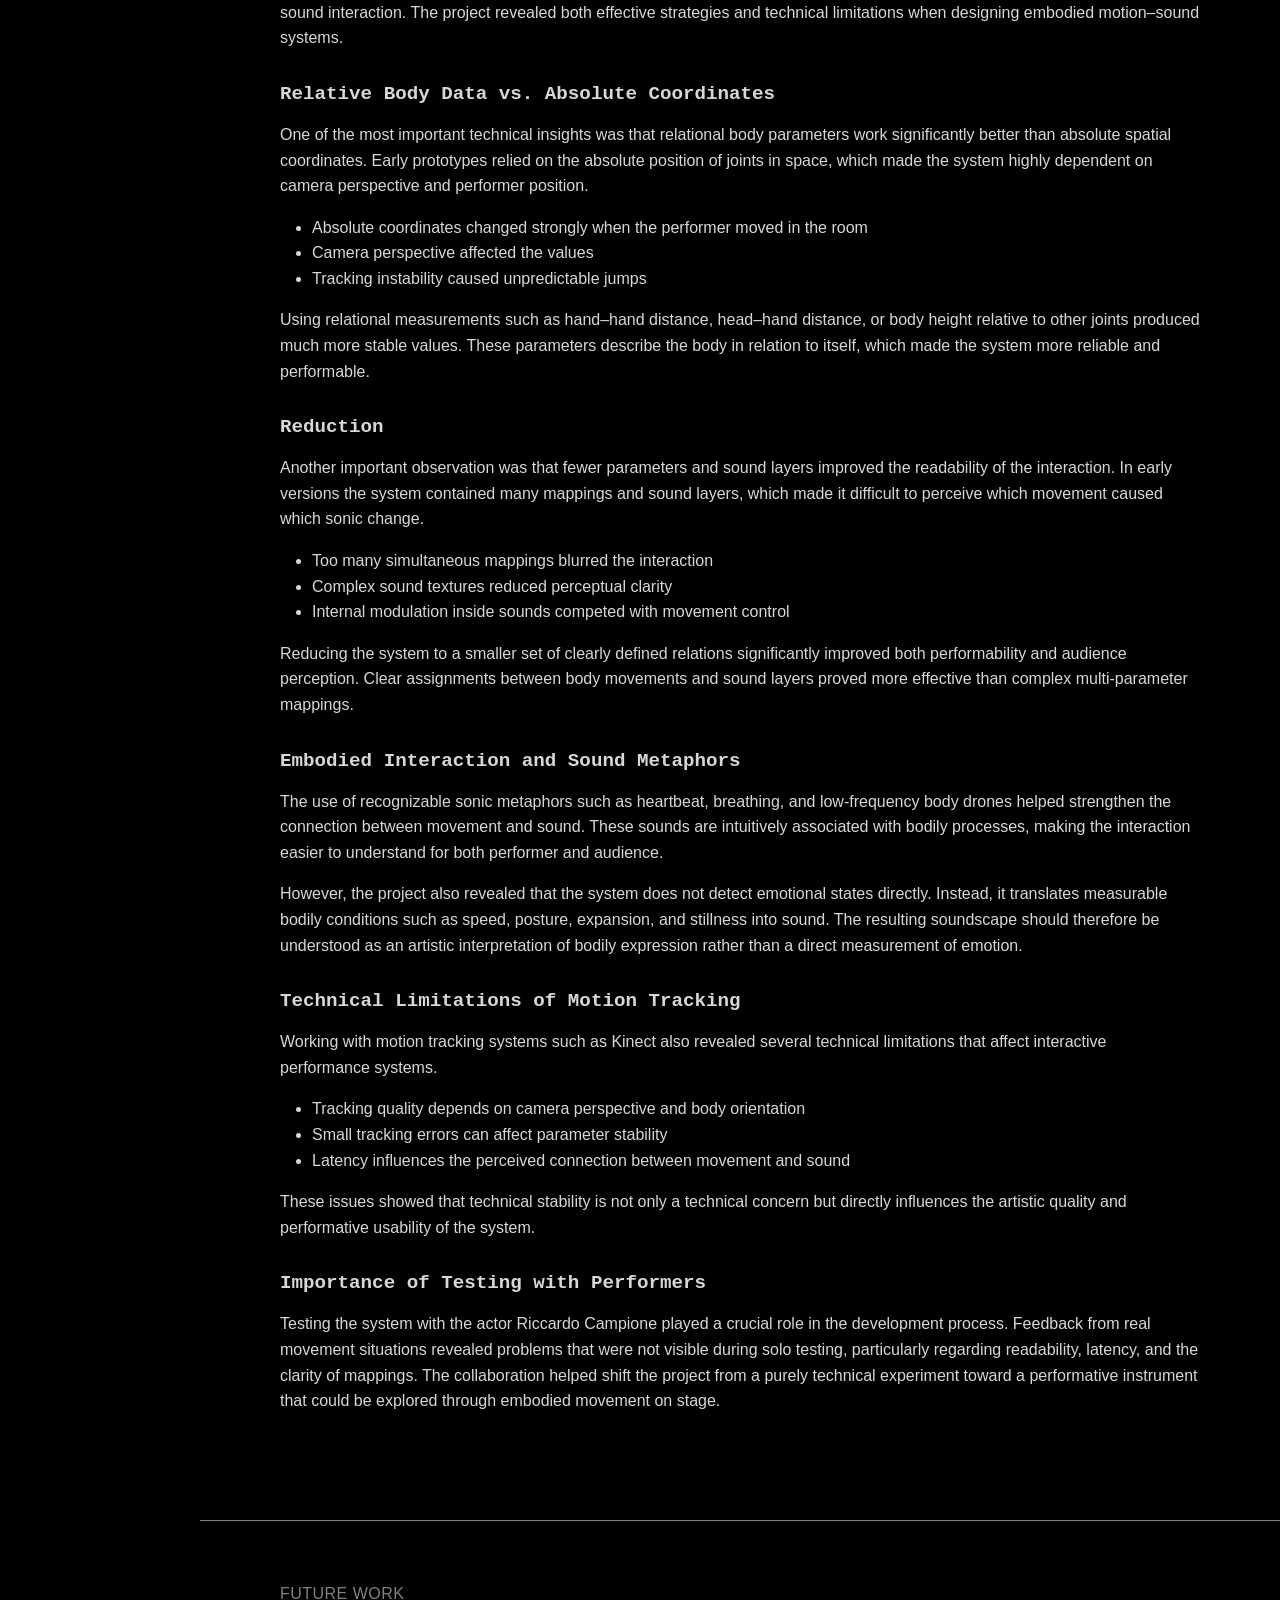
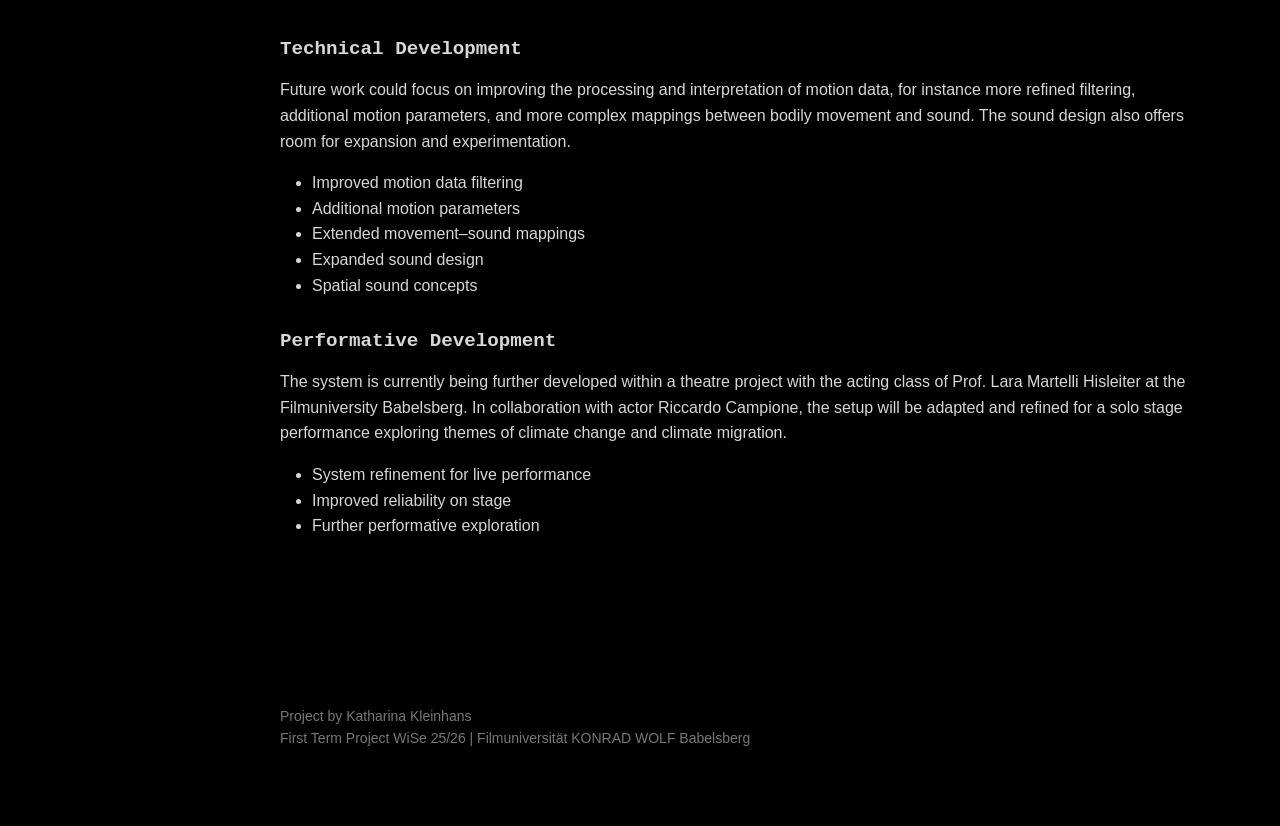
==== commit 31d4b646: "git fix new data" ====
--- a/embodied-systems.html
+++ b/embodied-systems.html
@@ -1,363 +1,728 @@
-<!DOCTYPE html>
+<!doctype html>
 <html lang="en">
-
 <head>
-    <meta charset="UTF-8">
-    <title>Embodied Systems – Sensing the Digital</title>
-    <link href="https://cdn.jsdelivr.net/npm/bootstrap@5.3.2/dist/css/bootstrap.min.css" rel="stylesheet">
-    <link rel="stylesheet" href="style.css">
-    <meta name="viewport" content="width=device-width, initial-scale=1">
+  <meta charset="UTF-8" />
+  <title>Embodied System – Sensing the Digital</title>
+  <link href="https://cdn.jsdelivr.net/npm/bootstrap@5.3.2/dist/css/bootstrap.min.css" rel="stylesheet" />
+  <link rel="stylesheet" href="style.css" />
+  <meta name="viewport" content="width=device-width, initial-scale=1" />
 </head>
 
-<body data-bs-spy="scroll" data-bs-target="#navbar" data-bs-offset="100" tabindex="0">
-    <header>
-        <!-- <h1>Embodied Systems – Sensing the Digital</h1> -->
-        <img src="img/title.png" width="420px">
-        <p class="subtitle">A body-driven sound instrument using Kinect motion tracking and real-time audio synthesis.
-        </p>
-
-        <div id="navbar" class="sidebar ">
-            <!-- <p>First Term Project</p> -->
-            <a class="nav-link" href="#concept">concept</a>
-            <a class="nav-link" href="#technical-implementation">technical implementation</a>
-            <a class="nav-link" href="#context">related work</a>
-            <a class="nav-link" href="#results">results</a>
-            <a class="nav-link" href="#discussion">discussion</a>
-            <a class="nav-link" href="#future-work">future Work</a>
-        </div>
-    </header>
-
-    <!-- <section class="hero">
-       <div class="embed-responsive embed-responsive-16by9">
-        <iframe class="embed-responsive-item full" src="img/hero-placeholder.mp4" title="Hero" frameborder="0" allow=" clipboard-write; encrypted-media; gyroscope; picture-in-picture; web-share" referrerpolicy="strict-origin-when-cross-origin" allowfullscreen></iframe>
-    </div> 
-    </section> -->
-
-    <section id="concept">
-        <h2>Concept</h2>
-        <p>
-            <span>Embodied Systems - Sensing the digital</span> is an experimental research project exploring the
-            relationship between body movement and sound.
-            Using motion tracking and skeleton data, physical movement is translated into sound parameters in real time.
-            It examines how qualities such as speed, intensity, stillness, and spatial presence shape the behavior of
-            sound layers,
-            transforming bodily gestures into an expressive instrument that can be played through movement.
-            <br><br>
-            The implementation deals with the questions of where emotions and bodily states are perceived in the body,
-            where they are located,
-            and how they can be expressed through movement and spatial presence. The aim is to make this interplay
-            audible in an experiential way
-            and to inspire people to explore embodiment. Its thematic approach addresses the growing bodily
-            disconnection in digital and
-            data-driven environments by fostering embodied awareness through movement and sound.
-            Central questions guiding the project are: <br><br>
-
-            <span>How can the body, in its vulnerable and resistant presence, become visible or hearable through
-                real-time processes?</span>
-            <br>
-            <span>How can a creative interpretation of motion data processing make the body feel again / more throgh
-                movement?</span>
-        </p>
-    </section>
-
-    <section id="technical-implementation">
-        <h2>Technical Implementation</h2>
-        <p>
-            The system consists of three main components: motion tracking (Kinect V2 Sensor), data processing (TouchDesigner) and sound generation (Ableton Live). The diagram below illustrates the data flow from performer movement to sound synthesis
-       <br><br>
-            <!-- <ul>
-            <li>motion tracking (Kinect V2 Sensor)</li>
-            <li>data processing (TouchDesigner)</li>
-            <li>sound generation (Ableton Live)</li>
-        </ul> -->
-             </p>
-
-        <div id="diagram">
-
-            <svg class="connections">
-
-            <line x1="10%" y1="50%" x2="30%" y2="50%" />
-            <line x1="30%" y1="50%" x2="50%" y2="50%" />
-            <line x1="50%" y1="50%" x2="70%" y2="50%" />
-            <line x1="70%" y1="50%" x2="90%" y2="50%" />
-
-            </svg>
-
-            <div class="node-container">
-
-                <div class="node outline">Performer</div>
-                <div class="node pointer">Kinect V2</div>
-                <div class="node pointer">TouchDesigner</div>
-                <div class="node pointer">Ableton Live</div>
-                <div class="node outline">Sound Output</div>
-
+<body data-bs-spy="scroll" data-bs-target="#navbar" data-bs-offset="120" tabindex="0">
+
+  <div id="navbar" class="sidebar">
+    <a href="#concept">concept</a>
+    <a class="nav-link" href="#technical-implementation">technical implementation</a>
+    <a class="nav-link" href="#related-work">related work</a>
+    <a class="nav-link" href="#results">results</a>
+    <a class="nav-link" href="#discussion">discussion</a>
+    <a class="nav-link" href="#future-work">future work</a>
+  </div>
+
+  <header class="hero-header">
+    <div class="inner">
+      <p class="eyebrow">First Term Project · WiSe 25/26</p>
+      <h1>Embodied System – Sensing the Digital</h1>
+      <p class="hero-subtitle">
+        An interactive motion–sound system that translates body movement into real-time sound.
+      </p>
+
+
+      <div class="hero-video">
+        <video autoplay loop playsinline muted>
+          <source src="video/hero_placeholder.mp4" type="video/mp4">
+        </video>
+      </div>
+
+      
+      <p class="hero-text">
+        This project explores how bodily movement, posture, stillness, and spatial relations can be transformed into
+        sound. Using Kinect V2, TouchDesigner, and Ableton Live, the system tracks the performer's body and maps motion
+        data to a layered sonic environment. The result is a performative instrument that makes embodied states audible
+        in real time.
+      </p>
+
+      <div id="diagram">
+        <svg class="connections">
+          <line x1="10%" y1="50%" x2="30%" y2="50%" />
+          <line x1="30%" y1="50%" x2="50%" y2="50%" />
+          <line x1="50%" y1="50%" x2="70%" y2="50%" />
+          <line x1="70%" y1="50%" x2="90%" y2="50%" />
+        </svg>
+        <div class="node-container">
+          <div class="node outline">Body Movement</div>
+          <div class="node pointer"><a href="#step1">Kinect V2</a></div>
+          <div class="node pointer"><a href="#step2">TouchDesigner</a></div>
+          <div class="node pointer"><a href="#step3">Ableton Live</a></div>
+          <div class="node outline">Sound Output</div>
+        </div>
+      </div>
+    </div>
+  </header>
+
+  <section id="concept">
+  <div class="inner">
+    <div class="section-intro">
+      <p class="section-label">Concept</p>
+      <h2>Body movement as a sonic interface</h2>
+    </div>
+
+    <div class="concept-blocks">
+
+      <div class="concept-block">
+        <p>
+          The body is always present – breathing, sensing, carrying history. Yet in digital environments
+          it increasingly disappears into abstraction: tracked, analysed, optimised before it is felt.
+          This project inverts that logic. Instead of treating the body as an object to be measured,
+          it positions the body as a sensitive actor within a digital system.
+        </p>
+        <p class="concept-aside">
+          How can the body – in its vulnerable, resistant presence – become hearable through
+          real-time processes, without being reduced to data?
+        </p>
+      </div>
+
+      <div class="concept-block">
+        <p>
+          Movement, stillness, posture and spatial presence shape sound in real time – not as simple
+          triggers, but as expressive qualities that make bodily states audible. The focus lies on
+          relational body data: how body parts move in relation to each other, rather than where
+          they are in space.
+        </p>
+        <p class="concept-aside">
+          Embodied interaction · Motion tracking and sound · Real-time performance · Relational body data
+        </p>
+      </div>
+
+      <div class="concept-block">
+        <p>
+          A guiding metaphor is <em>vibration</em> – the element connecting movement, emotion and sound.
+          Inspired by Oskar Fischinger's idea that all things carry a vibration: body movement as physical
+          oscillation, emotion as internal resonance, sound as its audible expression.
+        </p>
+        <p class="concept-aside">
+          How can technological processes make the body feel again – or even more?
+        </p>
+      </div>
+
+
+      <div class="concept-block">
+        <img src="img/movement.jpg" class="concept-img" alt="Movement and vibration sketch" style="width: 100%; border-top:none;"/>
+        <p class="caption">Intuitive visualisation of the relationship between movement, vibration and sound</p>
+      </div>
+
+
+    </div>
+  </div>
+</section>
+
+  <section id="technical-implementation">
+  <div class="inner">
+    <div class="section-intro">
+      <p class="section-label">Technical Implementation</p>
+      <h2>TouchDesigner Ableton Data-Flow</h2>
+    </div>
+
+    <p>
+      The technical decisions follow the conceptual approach: rather than tracking absolute positions,
+      the system focuses on <em>relational</em> body data – how body parts move in relation to each other.
+      This reflects the idea of treating the body as a self-referential system, not a point in a coordinate grid.
+    </p>
+    <p>
+      Three components form the pipeline: motion tracking (Kinect V2), data processing (TouchDesigner)
+      and sound generation (Ableton Live).
+    </p>
+
+    <div class="subsection tech-step" id="step1">
+      <div class="tech-text">
+        <h4>1. Motion Tracking (Kinect V2 Sensor)</h4>
+        <p>
+          The system uses the Kinect V2 sensor to track the performer as a 3D skeleton. The Kinect
+          provides real-time joint positions (X, Y, Z) for up to 25 body joints. In this step the raw
+          skeletal data is captured continuously. Each joint delivers absolute spatial coordinates,
+          which form the basis for all later calculations.
+        </p>
+      </div>
+      <div class="tech-img">
+        <img src="img/motion-tracking.png" />
+      </div>
+    </div>
+
+    <div class="subsection tech-step" id="step2">
+      <div class="tech-text">
+        <h4>2. Data Processing (TouchDesigner)</h4>
+        <p>
+          TouchDesigner handles all data interpretation, transformation and motion parameter extraction.
+          The raw joint positions from the Kinect are processed into relational parameters. Instead of
+          using absolute coordinates, the system calculates relative body parameters. These relational
+          measures are more intuitive and stable for sound control.
+        </p>
+      </div>
+      <div class="tech-img">
+        <img src="img/TD_DataFlow.png" />
+      </div>
+    </div>
+
+    <div class="subsection tech-step" id="step3">
+      <div class="tech-text">
+        <h4>3. Sound Synthesis (Ableton Live)</h4>
+        <p>
+          Ableton Live receives the processed motion parameters and maps them to different sound layers
+          which respond to different aspects of the performer's movement, such as heartbeat intensity,
+          breathing noise, drone expansion, or spatial panning. Each layer is controlled by a
+          corresponding OSC parameter.
+        </p>
+      </div>
+      <div class="tech-img">
+        <img src="img/sound_synthesis.png" />
+      </div>
+    </div>
+  </div>
+</section>
+
+  <section id="results">
+    <div class="inner">
+      <div class="section-intro">
+        <p class="section-label">Results</p>
+      </div>
+
+      <p>
+        The final setup combines continuous motion parameters with discrete gestures. Continuous parameters shape the
+        behaviour of sound layers, while gestures trigger specific sonic events or states.
+      </p>
+
+      <div class="subsection">
+        <h4>Extracted Motion Parameters + Mappings</h4>
+        <p>
+          The system analyses the tracked skeleton and derives a set of relational body parameters. These values
+          describe posture, distance, and movement intensity and are continuously mapped to sound.
+        </p>
+
+        <table>
+          <tr>
+            <th>Parameter</th>
+            <th>Calculation</th>
+            <th>Sound Influence</th>
+          </tr>
+          <tr>
+            <td>Body Height</td>
+            <td>head.y − knee.y</td>
+            <td>Intensity of drone layer</td>
+          </tr>
+          <tr>
+            <td>Hand ↔ Hand Distance</td>
+            <td>euclidean distance (handR, handL)</td>
+            <td>Expands harmonic sound field and panning</td>
+          </tr>
+          <tr>
+            <td>Hand Motion Speed</td>
+            <td>slope chop + trigger threshold</td>
+            <td>Triggers short sample events</td>
+          </tr>
+          <tr>
+            <td>Foot Motion Speed</td>
+            <td>slope chop + trigger threshold</td>
+            <td>Triggers short sample events</td>
+          </tr>
+          <tr>
+            <td><span>not used yet:</span></td>
+          </tr>
+          <tr>
+            <td>Body Speed</td>
+            <td>slope chop</td>
+            <td>Deconstruction</td>
+          </tr>
+          <tr>
+            <td>Head ↔ Hand Distance</td>
+            <td>euclidean distance (head, handL)</td>
+            <td>Modulates emotional sound layers</td>
+          </tr>
+        </table>
+      </div>
+
+      <div class="subsection">
+        <div class="mapping-grid">
+          <div class="mapping-card">
+            <h5>Body Height → Drone Intensity</h5>
+            <div class="mapping-images">
+              <div>
+                <img src="img/parameter_bodyheight.png" />
+                <p class="caption">Performer posture</p>
+              </div>
+              <div>
+                <img src="img/calculation_bodyHeight.png" />
+                <p class="caption">Parameter extraction in TouchDesigner</p>
+              </div>
+              <div>
+                <img src="img/TD_bodyHeightmapping.png" />
+                <p class="caption">Mapped to vital drone layer in Ableton</p>
+              </div>
             </div>
-
-        </div>
-
-        <div class="pt-3">
-            <h4>Motion Tracking (Kinect V2 Sensor)</h4>
-            <p> The system uses the Kinect V2 sensor to track the performer as a 3D skeleton.
-                The Kinect provides real-time joint positions (X, Y, Z) for up to 25 body joints.In this step the raw
-                skeletal data is captured continuously.
-                Each joint delivers absolute spatial coordinates, which form the basis for all later calculations. </p>
-            <img src="img/motion-tracking.png" class="full"> <br><br>
-
-            <p>
-                <b>Main tasks in this stage:</b>
-            <ul>
-                <li>Capture skeletal positions of hands, head, torso, etc.</li>
-                <li>Extract joint coordinates for further processing</li>
-                <li>Provide stable real-time input to TouchDesigner</li>
-            </ul>
-            </p>
-        </div>
-        <div class="pt-3">
-            <h4>Data Processing (TouchDesigner)</h4>
-            <p> TouchDesigner handles all data interpretation, transformation and motion parameter extraction. The raw
-                joint positions from the Kinect are processed into relational parameters.
-                Instead of using absolute coordinates, the system calculates relative body parameters. These relational measures are more intuitive,
-                stable for sound control. </p>
-            <img src="img/final-parameters.png" class="full"> <br><br>
-            <b>Main tasks in this stage:</b>
-            <ul>
-                <li>Filter jitter and smooth motion data</li>
-                <li>Compute relational distances between joints</li>
-                <li>Normalize values to a consistent 0–1 range</li>
-                <li>Send real-time OSC messages to Ableton Live</li>
-            </ul>
-        </div>
-
-        <div class="pt-3">
-            <h4>Sound Synthesis (Ableton Live)</h4>
-            <p> Ableton Live receives the processed motion parameters and maps them to different sound layers. Movements
-                influence continuous sound behaviors instead of triggering discrete samples.
-                Several sound layers respond to different aspects of the performer’s movement, such as heartbeat
-                intensity, breathing noise, drone expansion, or spatial panning. Each layer is controlled by a
-                corresponding OSC parameter. </p>
-            <img src="img/sound_synthesis.png" class="full"> <br><br>
-            <b>Main tasks in this stage:</b>
-            <ul>
-                <li>Receive OSC parameters from TouchDesigner</li>
-                <li>Map values to volume, filter, panning, effects, etc.</li>
-                <li>Blend multiple sound layers into a unified sound experience</li>
-            </ul>
-        </div>
-
-        <p> Together, these three components form a real-time system that translates movement into sound. The
-            performer’s motion is tracked, processed into meaningful parameters, and transformed into auditory
-            expression. This pipeline allows the body to function as an expressive, responsive sound instrument. </p>
-    </section>
-
-    <section id="context">
-        <h2>Related work</h2>
-        <p>
-            <span>Embodied Systems - Sensing the digital</span> is situated in the field of embodied interaction and
-            interactive performance with a relationship between motion, emotion and sound. The human body becomes the primary interface by itself for generating or modifying sound.
-            <br><br>
-            <b>This project is mainly inspirated by following artists and projects:</b>
-        </p>
-
-        <div class="related-work margin-md">
-
-            <h4>movement & sound</h4>
-            <div class="row g-4">
-
-                <div class="col-md-6">
-                    <div class="card border-0">
-                        <div class="ratio ratio-16x9">
-                            <iframe src="https://www.youtube.com/embed/zGUFKJBYZPs" title="Touch me Hear"
-                                allowfullscreen></iframe>
-                        </div>
-                        <div class="card-body p-2">
-                            <strong>Touch Me Hear</strong><br>
-                            <small>Juraj Kojs</small>
-                        </div>
-                    </div>
-                </div>
-
-                <div class="col-md-6">
-                    <div class="card border-0">
-                        <div class="ratio ratio-16x9">
-                            <iframe src="https://www.youtube.com/embed/KAMdbeH6wbY" title="Sensodance"
-                                allowfullscreen></iframe>
-                        </div>
-                        <div class="card-body p-2">
-                            <strong>Sensodance</strong><br>
-                            <small>Mark Hertensteiner</small>
-                        </div>
-                    </div>
-                </div>
-
+          </div>
+
+          <div class="mapping-card">
+            <h5>Hand ↔ Hand Distance → Harmonic Space</h5>
+            <div class="mapping-images">
+              <div>
+                <img src="img/gesture-handsWide.png" />
+                <p class="caption">Expanded arm position</p>
+              </div>
+              <div>
+                <img src="img/TD_handsDistance.png" />
+                <p class="caption">Distance calculation</p>
+              </div>
+              <div>
+                <img src="img/AB_Panning.png" />
+                <p class="caption">Controls panning</p>
+              </div>
             </div>
-
-            <h4 class="mt-5">embodiment</h4>
-
-            <div class="row g-4">
-
-                <div class="col-md-6">
-                    <div class="card border-0">
-                        <div class="ratio ratio-16x9">
-                            <iframe src="https://www.youtube.com/embed/pMuvrDwhp4w" title="Pixels"
-                                allowfullscreen></iframe>
-                        </div>
-                        <div class="card-body p-2">
-                            <strong>Pixels</strong><br>
-                            <small>Claire Bardainne & Adrien Mondot</small>
-                        </div>
-                    </div>
-                </div>
-
-                <div class="col-md-6">
-                    <div class="card border-0">
-                        <div class="ratio ratio-16x9">
-                            <iframe src="https://www.youtube.com/embed/VIDEOID" title="Just Your Shadow"
-                                allowfullscreen></iframe>
-                        </div>
-                        <div class="card-body p-2">
-                            <strong>Just Your Shadow</strong><br>
-                            <small>Claire Bardainne & Adrien Mondot</small>
-                        </div>
-                    </div>
-                </div>
+          </div>
+
+          <div class="mapping-card">
+            <h5>Hands / Feet Speed → Trigger Samples</h5>
+            <div class="mapping-images">
+              <div>
+                <img src="img/SpeedHandFoot.png" />
+                <p class="caption">Dynamic movement</p>
+              </div>
+              <div>
+                <img src="img/handsTrigger.png" />
+                <p class="caption">Velocity parameter</p>
+              </div>
+              <div>
+                <img src="img/TD_sendMidi.png" />
+                <p class="caption">Sends MIDI note to Ableton</p>
+              </div>
             </div>
-        </div>
-
-    </section>
-
-    </section>
-
-    <section id="results">
-        <h2>Results</h2>
-        <p>
-            While the project initially started as a thematic and technical exploration, the resulting system evolved into a performative prototype that can be used as a body-driven sound instrument.
-            Through collaboration with an actor, the interaction design developed into an open and playful setup that encourages experimentation with movement and sound.
-            This suggests potential applications in theatre, performance art and stage-based media environments.
-        </p>
-
-        <!-- <div class="grid">
-            <img src="img/skeleton.png">
-            <img src="img/touchdesigner.png">
-            <img src="img/ableton.png">
-        </div> -->
-
-        <p>
-            The system was tested with a performer and proved to be intuitive when using
-            relational movement parameters and a limited set of sound mappings.
-        </p>
-
-        <div class="subsection pt-3">
-            <h4>Motion Parameter Extraction</h4>
-            <p>
-                Initial experiments used absolute joint coordinates from the Kinect sensor.
-                However, this approach proved unstable and difficult to control performatively.
-            </p>
-            <p>
-                The system therefore switched to <b>relational body parameters</b>, which
-                describe spatial relationships between body parts.
-            </p>
-            Examples:
-            <ul>
-                <li>Distance between hand and head</li>
-                <li>Distance between hands</li>
-                <li>Distance between hand and torso</li>
-            </ul>
-
-            <p> Distances are calculated using the Euclidean distance formula:</p>
-
-            <pre>distance = sqrt((dx² + dy² + dz²))</pre>
-
-            <p>These values are filtered and normalized before being mapped to sound parameters.</p>
-        </div>
-
-        <div class="subsection pt-3">
-         <h4>Sound Mapping</h4>
-
-            <p>
-                Movement parameters control several sound layers inside Ableton Live.
-                Instead of simple trigger interactions, movements influence continuous sound behavior.
-            </p>
-
-            <table>
-
-                <tr>
-                    <th>Movement Parameter</th>
-                    <th>Sound Control</th>
-                </tr>
-
-                <tr>
-                    <td>Hand ↔ Head distance</td>
-                    <td>Heartbeat intensity</td>
-                </tr>
-
-                <tr>
-                    <td>Hand ↔ Torso distance</td>
-                    <td>Breath / noise layer</td>
-                </tr>
-
-                <tr>
-                    <td>Distance between hands</td>
-                    <td>Drone expansion</td>
-                </tr>
-
-                <tr>
-                    <td>Left / right difference</td>
-                    <td>Stereo panning</td>
-                </tr>
-
-            </table>
-        </div>
-
-
-    </section>
-
-
-    <section id="discussion">
+          </div>
+        </div>
+      </div>
+
+      <div class="subsection">
+        <h4>Detected Gestures</h4>
+        <p>
+          In addition to continuous motion parameters, the system detects discrete body gestures that activate sonic
+          states or trigger events. Gesture detection is implemented in TouchDesigner using an Execute CHOP script
+          that evaluates relational body values and thresholds in real time.
+        </p>
+
+        <table>
+          <tr>
+            <th>Gesture</th>
+            <th>Detection Principle</th>
+            <th>System Response</th>
+          </tr>
+          <tr>
+            <td>Hands in Front of Chest</td>
+            <td>Relative hand position near the chest area</td>
+            <td>Activates an intimate sonic state</td>
+          </tr>
+          <tr>
+            <td>Hands Above Head</td>
+            <td>Both hands positioned above the head</td>
+            <td>Activates an expanded sonic state</td>
+          </tr>
+          <tr>
+            <td><span>not used yet:</span></td>
+          </tr>
+          <tr>
+            <td>Stillness</td>
+            <td>Very low body movement over time</td>
+            <td>Reduces system activity</td>
+          </tr>
+          <tr>
+            <td>Crouch</td>
+            <td>Low overall body height</td>
+            <td>Cancels sounds</td>
+          </tr>
+        </table>
+      </div>
+
+      <div class="subsection">
+        <h5>Execute CHOP DAT script:</h5>
+        <div class="gesture-logic-preview">
+          <img src="img/skript.png" class="full" alt="TouchDesigner CHOP Execute DAT script for gesture detection" />
+          <p class="caption">Gesture detection implemented in an Execute CHOP script in TouchDesigner</p>
+        </div>
+      </div>
+
+      <div class="subsection">
+        <p>
+          A priority system ensures that gestures do not overlap and that only one gesture state is active at a time.
+        </p>
+        <div class="code-box">
+          <pre><code>if hands_above_head:
+    hands_up = True
+
+elif crouch_candidate:
+    crouch = True
+
+elif hands_on_chest_candidate:
+    hands_on_chest = True</code></pre>
+          <p class="caption">Priority system for gesture detection</p>
+        </div>
+      </div>
+
+      <div class="gesture-card">
+        <h5>Hands on Chest → Intimate State</h5>
+        <div class="gesture-layout">
+          <div class="gesture-image">
+            <img src="img/gesture-handsOnChest.png" alt="Hands on chest gesture" />
+            <p class="caption">Detected body pose</p>
+          </div>
+          <div class="code-box">
+            <pre><code>chest_zone = head_y - chest_offset
+
+hands_on_chest_candidate = (
+    hands_close and
+    rhand_close and
+    lhand_close and
+    hand_l_y < chest_zone and
+    hand_r_y < chest_zone
+)</code></pre>
+            <p class="caption">Gesture detection logic in TouchDesigner</p>
+          </div>
+        </div>
+      </div>
+
+      <div class="gesture-card">
+        <h5>Hands Above Head → Expanded State</h5>
+        <div class="gesture-layout">
+          <div class="gesture-image">
+            <img src="img/gesture-handsOverHead.png" alt="Hands above head gesture" />
+            <p class="caption">Detected body pose</p>
+          </div>
+          <div class="code-box">
+            <pre><code>hands_above_head = (
+    hand_l_y > head_y + above_offset and
+    hand_r_y > head_y + above_offset and
+    hands_together
+)</code></pre>
+            <p class="caption">Gesture detection logic in TouchDesigner</p>
+          </div>
+        </div>
+      </div>
+
+      <div class="subsection">
+        <h4>Layered Sound Design</h4>
+        <p>
+          The sound system inside Ableton Live is structured into several layers that represent different aspects of
+          the body. Each layer reacts to specific motion parameters and gestures.
+        </p>
+
+        <table>
+          <tr>
+            <th>Sound Layer</th>
+            <th>Description</th>
+            <th>Controlled by</th>
+          </tr>
+          <tr>
+            <td>Heartbeat</td>
+            <td>Low rhythmic pulse (Vital Synthesizer)</td>
+            <td>Hands on Chest gesture</td>
+          </tr>
+          <tr>
+            <td>Breathing</td>
+            <td>Breathing sound (audio recording)</td>
+            <td>Hands on Chest gesture</td>
+          </tr>
+          <tr>
+            <td>Harmonic Drones</td>
+            <td>Three layered tonal textures creating a spatial sound field (Vital Synthesizer)</td>
+            <td>Body height and hand distance</td>
+          </tr>
+          <tr>
+            <td>Triggered Samples</td>
+            <td>Short sound samples triggered (MIDI Note and Simpler)</td>
+            <td>Fast hand movement</td>
+          </tr>
+        </table>
+
+        <div class="gesture-logic-preview">
+          <img src="img/ableton-soundLayers.png" class="full" alt="sound layers" />
+          <p class="caption">Ableton Sound Layers</p>
+        </div>
+      </div>
+
+      <div class="subsection">
+  <h4>Pipeline</h4>
+  <p>
+    The following videos show the real-time pipeline of the system, from motion tracking
+    to data processing and sound generation:
+  </p>
+
+  <div class="pipeline-table">
+    <div class="pipeline-row">
+      <div class="pipeline-num">01</div>
+      <div class="pipeline-label">Kinect V2</div>
+      <div class="pipeline-content">
+        <video autoplay muted loop>
+          <source src="video/pipeline_1.mp4" type="video/mp4">
+        </video>
+        <p class="caption">Kinect captures the performer's body as skeleton data.</p>
+      </div>
+    </div>
+    <div class="pipeline-row">
+      <div class="pipeline-num">02</div>
+      <div class="pipeline-label">TouchDesigner</div>
+      <div class="pipeline-content">
+        <video autoplay muted loop>
+          <source src="video/pipeline_2.mp4" type="video/mp4">
+        </video>
+        <p class="caption">TouchDesigner processes the motion data in real time.</p>
+      </div>
+    </div>
+    <div class="pipeline-row">
+      <div class="pipeline-num">03</div>
+      <div class="pipeline-label">Ableton Live</div>
+      <div class="pipeline-content">
+        <video autoplay muted loop>
+          <source src="video/pipeline_3.mp4" type="video/mp4">
+        </video>
+        <p class="caption">Parameters are mapped and sent to Ableton Live.</p>
+      </div>
+    </div>
+    <div class="pipeline-row">
+      <div class="pipeline-num">04</div>
+      <div class="pipeline-label">Sound Output</div>
+      <div class="pipeline-content">
+        <video autoplay muted loop>
+          <source src="video/pipeline_4.mp4" type="video/mp4">
+        </video>
+        <p class="caption">Movement data is translated into layered sound output.</p>
+      </div>
+    </div>
+  </div>
+</div>
+    </div>
+  </section>
+
+  <section id="related-work">
+  <div class="inner">
+    <div class="section-intro">
+      <p class="section-label">Related Work</p>
+      <h2>Artistic Approaches to Motion–Sound Interaction</h2>
+    </div>
+
+    <p>
+      This project is situated within the field of embodied interaction and interactive performance.
+      The works below were reference points during the development – each explores a different
+      aspect of the relationship between body, movement and digital environments.
+    </p>
+
+    <div class="related-grid">
+
+      <div class="related-card">
+        <a href="https://www.youtube.com/watch?v=zGUFKJBYZPs" target="_blank" class="related-thumb">
+          <img src="https://img.youtube.com/vi/zGUFKJBYZPs/maxresdefault.jpg" alt="Touch Me Hear" />
+          <span class="related-play">↗</span>
+        </a>
+        <div class="related-body">
+          <p class="related-tag">movement & sound</p>
+          <h5>Touch Me Hear</h5>
+          <p class="related-artist">Juraj Kojs, 2013</p>
+          <p class="related-desc">
+            Dancers are rigged with microphones that capture body sounds in real time –
+            breath, friction, impact – which are then processed and woven into a live score.
+            The body itself becomes the instrument. Kojs explores the disappearing threshold
+            between what is felt and what is heard.
+          </p>
+        </div>
+      </div>
+
+      <div class="related-card">
+        <a href="https://www.youtube.com/watch?v=KAMdbeH6wbY" target="_blank" class="related-thumb">
+          <img src="https://img.youtube.com/vi/KAMdbeH6wbY/maxresdefault.jpg" alt="Sensodance" />
+          <span class="related-play">↗</span>
+        </a>
+        <div class="related-body">
+          <p class="related-tag">movement & sound</p>
+          <h5>Sensodance</h5>
+          <p class="related-artist">Mark Hertensteiner</p>
+          <p class="related-desc">
+            A motion-to-sound system in which the dancer's movement directly generates and
+            modulates sound in real time. Explores how gestural quality – speed, direction,
+            intensity – can be translated into sonic texture without fixed mappings.
+          </p>
+        </div>
+      </div>
+
+      <div class="related-card">
+        <a href="https://www.youtube.com/watch?v=pMuvrDwhp4w" target="_blank" class="related-thumb">
+          <img src="https://img.youtube.com/vi/pMuvrDwhp4w/maxresdefault.jpg" alt="Pixels" />
+          <span class="related-play">↗</span>
+        </a>
+        <div class="related-body">
+          <p class="related-tag">embodiment</p>
+          <h5>Pixel</h5>
+          <p class="related-artist">Claire Bardainne & Adrien Mondot, 2014</p>
+          <p class="related-desc">
+            Eleven dancers perform within reactive digital projections that respond to and
+            anticipate their movement. The boundary between body and image dissolves –
+            the digital environment is not a backdrop but a co-present entity. Described
+            by the artists as a work on illusion: "we no longer knew how to distinguish
+            reality from the virtual world."
+          </p>
+        </div>
+      </div>
+
+      <div class="related-card">
+  <a href="https://www.am-cb.net/projets/just-your-shadow" target="_blank" class="related-thumb related-thumb--text">
+    <span class="related-thumb-title">Just Your Shadow</span>
+    <span class="related-play">↗</span>
+  </a>
+  <div class="related-body">
+    <p class="related-tag">embodiment</p>
+    <h5>Just Your Shadow</h5>
+    <p class="related-artist">Claire Bardainne & Adrien Mondot, 2022</p>
+    <p class="related-desc">
+      Two performers meet in contre-jour. Their gestures stretch slowly as particle
+      threads make their bodily connection visible. Created as an antidote to distance –
+      inspired by the power of softness – the piece renders invisible relational
+      presence into a tangible, luminous form.
+    </p>
+  </div>
+</div>
+
+    </div>
+  </div>
+</section>
+
+  <section id="discussion">
+    <div class="inner">
+      <div class="section-intro">
+        <p class="section-label">Discussion of Results</p>
         <h2>Discussion</h2>
-
-        <p>Several insights emerged during development:</p>
-
+      </div>
+
+      <p>
+        During the development process several insights emerged regarding the relationship between body movement, motion
+        data, and sound interaction. The project revealed both effective strategies and technical limitations when
+        designing embodied motion–sound systems.
+      </p>
+
+      <h4>Relative Body Data vs. Absolute Coordinates</h4>
+      <p>
+        One of the most important technical insights was that relational body parameters work significantly better than
+        absolute spatial coordinates. Early prototypes relied on the absolute position of joints in space, which made
+        the system highly dependent on camera perspective and performer position.
+      </p>
+      <ul>
+        <li>Absolute coordinates changed strongly when the performer moved in the room</li>
+        <li>Camera perspective affected the values</li>
+        <li>Tracking instability caused unpredictable jumps</li>
+      </ul>
+      <p>
+        Using relational measurements such as hand–hand distance, head–hand distance, or body height relative to other
+        joints produced much more stable values. These parameters describe the body in relation to itself, which made
+        the system more reliable and performable.
+      </p>
+
+      <h4>Reduction</h4>
+      <p>
+        Another important observation was that fewer parameters and sound layers improved the readability of the
+        interaction. In early versions the system contained many mappings and sound layers, which made it difficult to
+        perceive which movement caused which sonic change.
+      </p>
+      <ul>
+        <li>Too many simultaneous mappings blurred the interaction</li>
+        <li>Complex sound textures reduced perceptual clarity</li>
+        <li>Internal modulation inside sounds competed with movement control</li>
+      </ul>
+      <p>
+        Reducing the system to a smaller set of clearly defined relations significantly improved both performability
+        and audience perception. Clear assignments between body movements and sound layers proved more effective than
+        complex multi-parameter mappings.
+      </p>
+
+      <h4>Embodied Interaction and Sound Metaphors</h4>
+      <p>
+        The use of recognizable sonic metaphors such as heartbeat, breathing, and low-frequency body drones helped
+        strengthen the connection between movement and sound. These sounds are intuitively associated with bodily
+        processes, making the interaction easier to understand for both performer and audience.
+      </p>
+      <p>
+        However, the project also revealed that the system does not detect emotional states directly. Instead, it
+        translates measurable bodily conditions such as speed, posture, expansion, and stillness into sound. The
+        resulting soundscape should therefore be understood as an artistic interpretation of bodily expression rather
+        than a direct measurement of emotion.
+      </p>
+
+      <h4>Technical Limitations of Motion Tracking</h4>
+      <p>
+        Working with motion tracking systems such as Kinect also revealed several technical limitations that affect
+        interactive performance systems.
+      </p>
+      <ul>
+        <li>Tracking quality depends on camera perspective and body orientation</li>
+        <li>Small tracking errors can affect parameter stability</li>
+        <li>Latency influences the perceived connection between movement and sound</li>
+      </ul>
+      <p>
+        These issues showed that technical stability is not only a technical concern but directly influences the
+        artistic quality and performative usability of the system.
+      </p>
+
+      <h4>Importance of Testing with Performers</h4>
+      <p>
+        Testing the system with the actor Riccardo Campione played a crucial role in the development process. Feedback
+        from real movement situations revealed problems that were not visible during solo testing, particularly
+        regarding readability, latency, and the clarity of mappings. The collaboration helped shift the project from a
+        purely technical experiment toward a performative instrument that could be explored through embodied movement
+        on stage.
+      </p>
+    </div>
+  </section>
+
+  <section id="future-work">
+    <div class="inner">
+      <div class="section-intro">
+        <p class="section-label">Future Work</p>
+      </div>
+
+      <div class="subsection">
+        <h4>Technical Development</h4>
+        <p>
+          Future work could focus on improving the processing and interpretation of motion data, for instance more
+          refined filtering, additional motion parameters, and more complex mappings between bodily movement and sound.
+          The sound design also offers room for expansion and experimentation.
+        </p>
         <ul>
-            <li><b>Relational body parameters are more intuitive</b> than absolute spatial
-                coordinates.</li>
-
-            <li><b>Fewer sound parameters improve performability.</b> Systems with too many
-                mappings became difficult to control.</li>
-
-            <li><b>Embodied sound metaphors help perception.</b> Sounds such as heartbeat or
-                breath create an immediate emotional understanding for both performer and
-                audience.</li>
+          <li>Improved motion data filtering</li>
+          <li>Additional motion parameters</li>
+          <li>Extended movement–sound mappings</li>
+          <li>Expanded sound design</li>
+          <li>Spatial sound concepts</li>
         </ul>
-    </section>
-
-
-
-    <section id="future-work">
-        <h2>Future Work</h2>
-    
-        <div class="subsection pt-3">
-            <h4>Technical Development</h4>
-            <p> Future work could focus on improving the processing and interpretation of motion data, for instance more refined filtering, additional motion parameters, and more complex mappings between bodily movement and sound. 
-                Also the sound design offers room for expansion and experimentation. Unfortunately, the original idea of creating a comprehensive spatial sound concept was too extensive for the time frame of the project. 
-                The setup could be used as a starting point to create an expanded spatial concept that also includes conditional parameters beyond simple distance relationships, for example incorporating movement speed or patterns of movement or key points in space. </p>
-        </div>
-        <div class="subsection pt-3">
-            <h4>Performative Development</h4>
-            <p> The system is currently being further developed within a theatre project together with the acting class by Lara Martelli Hisleiter of the Filmuniversity Babelsberg. In collaboration with the actor Riccardo Campione, the setup will be adapted and refined for a solo stage performance e.g. by improving the system’s reliability in a live theatre context. The performance itself explores themes of climate change and climate migration. </p>
-        </div>
-    </section>
-
-
-    <footer>
-        <p>
-            Project by Katharina Kleinhans
-            <br>
-            First Term Project WiSe 25/26 | Filmuniversität KONRAD WOLF Babelsberg
-        </p>
-    </footer>
-
-    <script type="module" src="js/diagram.js"></script>
-    <script src="https://cdn.jsdelivr.net/npm/bootstrap@5.3.2/dist/js/bootstrap.bundle.min.js"></script>
+      </div>
+
+      <div class="subsection">
+        <h4>Performative Development</h4>
+        <p>
+          The system is currently being further developed within a theatre project with the acting class of Prof. Lara
+          Martelli Hisleiter at the Filmuniversity Babelsberg. In collaboration with actor Riccardo Campione, the
+          setup will be adapted and refined for a solo stage performance exploring themes of climate change and climate
+          migration.
+        </p>
+        <ul>
+          <li>System refinement for live performance</li>
+          <li>Improved reliability on stage</li>
+          <li>Further performative exploration</li>
+        </ul>
+      </div>
+    </div>
+  </section>
+
+  <footer>
+    <div class="inner">
+      <p>
+        Project by Katharina Kleinhans<br />
+        First Term Project WiSe 25/26 | Filmuniversität KONRAD WOLF Babelsberg
+      </p>
+    </div>
+  </footer>
+
+  <script type="module" src="js/diagram.js"></script>
+  <script src="https://cdn.jsdelivr.net/npm/bootstrap@5.3.2/dist/js/bootstrap.bundle.min.js"></script>
 </body>
-
 </html>
--- a/style.css
+++ b/style.css
@@ -1,227 +1,862 @@
-/* Variables */
 :root {
-    --black: #000000;
-    --darkgrey: #343434;
-    --grey: #808080;
-    --white: #d7d7d7;
-}
-
+  --black: #000;
+  --darkgrey: #343434;
+  --grey: #808080;
+  --white: #d7d7d7;
+  --sidebar-width: 200px;
+}
+
+*, *::before, *::after {
+  box-sizing: border-box;
+}
 
 body {
-    font-family: Helvetica, Arial, sans-serif;
-    font-weight: 100;
-    line-height: 1.6;
-    max-width: 900px;
-    margin: auto;
-    padding: 40px;
-    background-color: var(--black);
-    color: var(--white);
-    scroll-behavior: smooth;
-}
+  font-family: Helvetica, Arial, sans-serif;
+  font-weight: 100;
+  line-height: 1.6;
+  background: var(--black);
+  color: var(--white);
+  scroll-behavior: smooth;
+  margin: 0;
+  padding: 0;
+}
+
+/* --- Sidebar --- */
+
+.sidebar {
+  position: fixed;
+  top: 0;
+  left: 0;
+  width: var(--sidebar-width);
+  height: 100vh;
+  background: var(--black);
+  padding: 40px 0;
+  overflow-y: auto;
+  z-index: 100;
+  border-right: 1px solid var(--darkgrey);
+}
+
+.sidebar a {
+  display: block;
+  padding: 10px 20px;
+  color: var(--grey);
+  text-decoration: none;
+  font-size: 0.9rem;
+  transition: color 0.2s;
+}
+
+.sidebar a:hover,
+.nav-link.active {
+  color: var(--white);
+}
+
+/* --- Layout --- */
+
+.hero-header,
+section,
+footer {
+  margin-left: var(--sidebar-width);
+}
+
+.inner {
+  max-width: 1000px;
+  margin: 0 auto;
+  padding: 60px 40px;
+}
+
+section {
+  border-top: 1px solid var(--grey);
+}
+
+section .inner {
+  padding-bottom: 90px;
+}
+
+footer .inner {
+  padding-top: 0;
+  margin-top: 60px;
+  font-size: 14px;
+  color: #777;
+}
+
+/* --- Typography --- */
 
 h1 {
-    font-size: 2.2rem;
+  font-size: 2.4rem;
+  font-weight: 600;
+  margin-bottom: 20px;
 }
 
 h2 {
-    font-size: 1.3rem;
-    margin-bottom: 20px;
+  font-size: 1.6rem;
+  font-weight: 300;
+  margin-bottom: 20px;
 }
 
 h4 {
-    font-size: 1rem;
-    margin-bottom: 20px;
-    font-style: 600;
+  font-size: 1.2rem;
+  font-weight: 600;
+  margin-bottom: 16px;
+  font-family: 'Courier New', Courier, monospace;
+}
+
+h5 {
+  font-size: 1.05rem;
+  font-weight: 600;
+}
+
+#discussion h4 {
+  margin-top: 2rem;
+}
+
+.section-label {
+  font-size: 1rem;
+  text-transform: uppercase;
+  letter-spacing: 0.03em;
+  color: var(--grey);
+  margin-bottom: 1rem;
+}
+
+.section-intro {
+  margin-bottom: 2rem;
+}
+
+.subsection {
+  margin-top: 2rem;
+}
+
+a {
+  text-decoration: none;
 }
 
 span {
-    font-style: italic;
-}
-
-.subtitle {
-    font-size: 18px;
-    color: var(--grey);
-    margin-bottom: 40px;
-}
-
-/* Navbar */
-
-.sidebar {
-    position: fixed;
-    left: 0;
-    top: 0;
-    height: 100vh;
-    width: 220px;
-    background: var(--black);
-    padding-top: 40px;
-}
-
-.sidebar a {
-    display: block;
-    color: var(--grey);
-    padding: 12px 20px;
-    text-decoration: none;
-}
-
-.sidebar a:hover {
-    color: var(--white);
-}
-
-.nav-link {
-transition: color 0.2s;
-}
-
-.nav-link.active{
-    color: var(--white);
-}
-
-.content {
-    margin-left: 240px;
-    padding: 40px;
-}
-
-
-
-section {
-    padding-top: 30px;
-    padding-bottom: 90px;
-    border-top: 1px solid var(--grey);
-}
-
-
-
+  font-style: italic;
+}
 
 .full {
+  width: 100%;
+  margin-top: 20px;
+  display: block;
+}
+
+.caption {
+  font-size: 0.8rem;
+  opacity: 0.7;
+  margin-top: 6px;
+}
+
+/* --- Hero --- */
+
+.eyebrow {
+  font-size: 0.85rem;
+  color: var(--grey);
+  margin-bottom: 1rem;
+}
+
+.hero-video {
+  margin: 1.5rem 0 2rem 0;
+}
+
+.hero-video video {
+  width: 100%;
+  display: block;
+}
+
+.hero-subtitle {
+  font-size: 1.15rem;
+  color: var(--grey);
+  margin-bottom: 1rem;
+}
+
+.hero-tags {
+  display: flex;
+  flex-wrap: wrap;
+  gap: 8px;
+  margin-top: 1.5rem;
+}
+
+.hero-tags span {
+  font-style: normal;
+  background: var(--darkgrey);
+  color: var(--white);
+  padding: 4px 12px;
+  border-radius: 4px;
+  font-size: 0.8rem;
+}
+
+/* --- Diagram --- */
+
+#diagram {
+  position: relative;
+  width: 100%;
+  margin: 2rem 0;
+}
+
+.node-container {
+  display: flex;
+  justify-content: space-between;
+  align-items: center;
+  position: relative;
+  z-index: 2;
+  gap: 8px;
+}
+
+.node {
+  background: var(--darkgrey);
+  color: var(--white);
+  padding: 8px 12px;
+  border-radius: 6px;
+  font-size: 0.8rem;
+  text-align: center;
+  white-space: nowrap;
+}
+
+.node a {
+  color: var(--white);
+}
+
+.outline {
+  background: var(--black);
+  border: 1px solid var(--darkgrey);
+}
+
+.connections {
+  position: absolute;
+  inset: 0;
+  width: 100%;
+  height: 100%;
+  z-index: 1;
+}
+
+line {
+  stroke: var(--white);
+  stroke-width: 2;
+  stroke-dasharray: 6;
+  animation: dataflow 2s linear infinite;
+}
+
+@keyframes dataflow {
+  from { stroke-dashoffset: 0; }
+  to   { stroke-dashoffset: -12; }
+}
+
+/* --- Concept --- */
+
+.concept-grid {
+  display: grid;
+  grid-template-columns: 2fr 1fr;
+  gap: 60px;
+  align-items: start;
+}
+
+.info-block {
+  margin-bottom: 2rem;
+}
+
+.info-label {
+  font-size: 0.75rem;
+  text-transform: uppercase;
+  letter-spacing: 0.08em;
+  color: var(--grey);
+  margin-bottom: 0.6rem;
+}
+
+.info-block ul {
+  padding-left: 0;
+  list-style: none;
+  margin: 0;
+}
+
+.info-block ul li {
+  font-size: 0.9rem;
+  padding: 3px 0;
+  opacity: 0.8;
+}
+
+.info-block p {
+  font-size: 0.9rem;
+  opacity: 0.8;
+  line-height: 1.6;
+  margin: 0;
+}
+
+/* --- Tables --- */
+
+table {
+  width: 100%;
+  border-collapse: collapse;
+  margin-top: 20px;
+}
+
+td, th {
+  border: 1px solid #444;
+  padding: 10px;
+  font-size: 0.9rem;
+}
+
+/* --- Mapping Cards --- */
+
+.mapping-grid {
+  display: flex;
+  flex-direction: column;
+  gap: 40px;
+}
+
+.mapping-card h5 {
+  margin-bottom: 18px;
+}
+
+.mapping-images {
+  display: grid;
+  grid-template-columns: repeat(3, 1fr);
+  gap: 20px;
+  align-items: end;
+}
+
+.mapping-images > div {
+  display: flex;
+  flex-direction: column;
+  justify-content: flex-end;
+}
+
+.mapping-images img {
+  width: 100%;
+  display: block;
+}
+
+/* --- Gesture Cards --- */
+
+.gesture-card {
+  border-top: 1px solid rgba(255,255,255,0.12);
+  padding-top: 30px;
+  margin-top: 30px;
+}
+
+.gesture-card h5 {
+  margin-bottom: 18px;
+}
+
+.gesture-layout {
+  display: grid;
+  grid-template-columns: 1fr 2fr;
+  gap: 30px;
+  align-items: end;
+}
+
+.gesture-image {
+  display: flex;
+  flex-direction: column;
+  justify-content: flex-end;
+}
+
+.gesture-image img {
+  width: 100%;
+  display: block;
+}
+
+/* --- Code Box --- */
+
+.code-box {
+  border: 1px solid rgba(255,255,255,0.15);
+  padding: 18px;
+  background: #111;
+  font-family: monospace;
+  font-size: 0.85rem;
+  border-radius: 4px;
+}
+
+.code-box pre {
+  margin: 0;
+  line-height: 1.5;
+  white-space: pre-wrap;
+}
+
+/* --- Pipeline --- */
+
+.pipeline-card {
+  margin-bottom: 2rem;
+}
+
+.pipeline-card video {
+  width: 100%;
+  display: block;
+  border-radius: 4px;
+}
+
+/* --- Related Work --- */
+
+.related-work h4 {
+  margin-bottom: 1rem;
+}
+
+.related-work .card-body {
+  font-size: 0.9rem;
+  line-height: 1.3;
+}
+
+.card {
+  background-color: transparent !important;
+}
+
+/* --- Responsive Tablet --- */
+
+@media (max-width: 900px) {
+  .concept-grid {
+    grid-template-columns: 1fr;
+  }
+
+  .mapping-images {
+    grid-template-columns: 1fr;
+    align-items: start;
+  }
+
+  .mapping-images > div {
+    justify-content: flex-start;
+  }
+
+  .gesture-layout {
+    grid-template-columns: 1fr;
+    align-items: start;
+  }
+}
+
+/* --- Responsive Mobile --- */
+
+@media (max-width: 768px) {
+  .sidebar {
+    position: static;
     width: 100%;
-    margin-top: 20px;
-}
-
-
-.grid {
-
-    display: grid;
-
-    grid-template-columns: repeat(auto-fit, minmax(250px, 1fr));
-    gap: 20px;
-
-    margin-top: 20px;
-
-}
-
-
-.grid img {
-
+    height: auto;
+    border-right: none;
+    border-bottom: 1px solid var(--darkgrey);
+    padding: 12px 0;
+    display: flex;
+    flex-wrap: wrap;
+    flex-direction: row;
+    overflow-y: visible;
+  }
+
+  .sidebar a {
+    padding: 6px 14px;
+    font-size: 0.8rem;
+    white-space: nowrap;
+  }
+
+  .hero-header,
+  section,
+  footer {
+    margin-left: 0;
+  }
+
+  .inner {
+    padding: 30px 24px;
+  }
+
+  section .inner {
+    padding-bottom: 60px;
+  }
+
+  h1 {
+    font-size: 1.8rem;
+  }
+
+  .node {
+    padding: 6px 8px;
+    font-size: 0.7rem;
+  }
+}
+
+.concept-blocks {
+  display: flex;
+  flex-direction: column;
+}
+
+.concept-block {
+  padding: 1rem 0;
+  border-top: 1px solid rgba(255,255,255,0.1);
+}
+
+.concept-block:first-child {
+  border-top: none;
+  padding-top: 0;
+}
+
+
+.concept-aside {
+  font-style: italic;
+  color: var(--grey);
+  font-size: 0.95rem;
+  margin-top: 0.7rem;
+  margin-bottom: 0;
+}
+
+.concept-img {
+  width: 50%;
+  display: block;
+  margin: 0.5rem 0;
+  opacity: 0.85;
+}
+
+@media (max-width: 768px) {
+  .concept-img {
     width: 100%;
-
-}
-
-
-table {
-
+  }
+}
+
+Perfekt. Hier der Code für beides:
+
+**Pipeline – HTML** (Option A mit Titel daneben und kleineren Videos):
+
+```html
+<div class="subsection">
+  <h4>Pipeline</h4>
+  <p>
+    The following videos show the real-time pipeline of the system, from motion tracking
+    to data processing and sound generation.
+  </p>
+
+  <div class="pipeline-table">
+    <div class="pipeline-row">
+      <div class="pipeline-num">01</div>
+      <div class="pipeline-label">Kinect V2</div>
+      <div class="pipeline-content">
+        <video autoplay muted loop>
+          <source src="video/pipeline_1.mp4" type="video/mp4">
+        </video>
+        <p class="caption">Kinect captures the performer's body as skeleton data.</p>
+      </div>
+    </div>
+    <div class="pipeline-row">
+      <div class="pipeline-num">02</div>
+      <div class="pipeline-label">TouchDesigner</div>
+      <div class="pipeline-content">
+        <video autoplay muted loop>
+          <source src="video/pipeline_2.mp4" type="video/mp4">
+        </video>
+        <p class="caption">TouchDesigner processes the motion data in real time.</p>
+      </div>
+    </div>
+    <div class="pipeline-row">
+      <div class="pipeline-num">03</div>
+      <div class="pipeline-label">Ableton Live</div>
+      <div class="pipeline-content">
+        <video autoplay muted loop>
+          <source src="video/pipeline_3.mov" type="video/mp4">
+        </video>
+        <p class="caption">Parameters are mapped and sent to Ableton Live.</p>
+      </div>
+    </div>
+    <div class="pipeline-row">
+      <div class="pipeline-num">04</div>
+      <div class="pipeline-label">Sound Output</div>
+      <div class="pipeline-content">
+        <video autoplay muted loop>
+          <source src="video/pipeline_4.mov" type="video/mp4">
+        </video>
+        <p class="caption">Movement data is translated into layered sound output.</p>
+      </div>
+    </div>
+  </div>
+</div>
+```
+
+**Technische Implementierung – HTML** (Text links, Bild rechts, zweites Ableton-Bild entfernt):
+
+```html
+<section id="technical-implementation">
+  <div class="inner">
+    <div class="section-intro">
+      <p class="section-label">Technical Implementation</p>
+      <h2>TouchDesigner Ableton Data-Flow</h2>
+    </div>
+
+    <p>
+      The technical decisions follow the conceptual approach: rather than tracking absolute positions,
+      the system focuses on <em>relational</em> body data – how body parts move in relation to each other.
+      This reflects the idea of treating the body as a self-referential system, not a point in a coordinate grid.
+    </p>
+    <p>
+      Three components form the pipeline: motion tracking (Kinect V2), data processing (TouchDesigner)
+      and sound generation (Ableton Live).
+    </p>
+
+    <div class="subsection tech-step" id="step1">
+      <div class="tech-text">
+        <h4>1. Motion Tracking (Kinect V2 Sensor)</h4>
+        <p>
+          The system uses the Kinect V2 sensor to track the performer as a 3D skeleton. The Kinect
+          provides real-time joint positions (X, Y, Z) for up to 25 body joints. In this step the raw
+          skeletal data is captured continuously. Each joint delivers absolute spatial coordinates,
+          which form the basis for all later calculations.
+        </p>
+      </div>
+      <div class="tech-img">
+        <img src="img/motion-tracking.png" />
+      </div>
+    </div>
+
+    <div class="subsection tech-step" id="step2">
+      <div class="tech-text">
+        <h4>2. Data Processing (TouchDesigner)</h4>
+        <p>
+          TouchDesigner handles all data interpretation, transformation and motion parameter extraction.
+          The raw joint positions from the Kinect are processed into relational parameters. Instead of
+          using absolute coordinates, the system calculates relative body parameters. These relational
+          measures are more intuitive and stable for sound control.
+        </p>
+      </div>
+      <div class="tech-img">
+        <img src="img/TD_DataFlow.png" />
+      </div>
+    </div>
+
+    <div class="subsection tech-step" id="step3">
+      <div class="tech-text">
+        <h4>3. Sound Synthesis (Ableton Live)</h4>
+        <p>
+          Ableton Live receives the processed motion parameters and maps them to different sound layers
+          which respond to different aspects of the performer's movement, such as heartbeat intensity,
+          breathing noise, drone expansion, or spatial panning. Each layer is controlled by a
+          corresponding OSC parameter.
+        </p>
+      </div>
+      <div class="tech-img">
+        <img src="img/sound_synthesis.png" />
+      </div>
+    </div>
+  </div>
+</section>
+```
+
+**CSS** (ans Ende von style.css anfügen):
+
+```css
+/* --- Pipeline mit Label --- */
+
+.pipeline-table {
+  border: 1px solid var(--darkgrey);
+  border-radius: 4px;
+  overflow: hidden;
+  margin-top: 1.5rem;
+}
+
+.pipeline-row {
+  display: grid;
+  grid-template-columns: 60px 160px 1fr;
+  border-bottom: 1px solid var(--darkgrey);
+  align-items: center;
+}
+
+.pipeline-row:last-child {
+  border-bottom: none;
+}
+
+.pipeline-num {
+  background: #0d0d0d;
+  display: flex;
+  align-items: center;
+  justify-content: center;
+  font-size: 0.7rem;
+  color: var(--grey);
+  font-family: 'Courier New', Courier, monospace;
+  border-right: 1px solid var(--darkgrey);
+  align-self: stretch;
+  padding: 12px 0;
+}
+
+.pipeline-label {
+  font-size: 0.8rem;
+  color: var(--grey);
+  font-family: 'Courier New', Courier, monospace;
+  padding: 0 14px;
+  border-right: 1px solid var(--darkgrey);
+  align-self: stretch;
+  display: flex;
+  align-items: center;
+}
+
+.pipeline-content {
+  padding: 12px 16px;
+  width: 100%;
+}
+
+.pipeline-content video {
+  width: 100%;
+  display: block;
+  border-radius: 2px;
+}
+
+.pipeline-content .caption {
+  margin-top: 6px;
+  margin-bottom: 0;
+}
+
+/* --- Tech Steps --- */
+
+.tech-step {
+  display: grid;
+  grid-template-columns: 1fr 1fr;
+  gap: 40px;
+  align-items: center;
+  padding-top: 2rem;
+  border-top: 1px solid rgba(255,255,255,0.08);
+}
+
+.tech-step:first-of-type {
+  border-top: none;
+}
+
+.tech-text h4 {
+  margin-top: 0;
+}
+
+.tech-img img {
+  width: 100%;
+  display: block;
+  opacity: 0.9;
+}
+
+@media (max-width: 768px) {
+  .pipeline-row {
+    grid-template-columns: 36px 1fr;
+  }
+
+  .pipeline-label {
+    display: none;
+  }
+
+  .pipeline-content {
     width: 100%;
-    border-collapse: collapse;
-    margin-top: 20px;
-
-}
-
-td,
-th {
-
-    border: 1px solid #ddd;
-    padding: 10px;
-
-}
-
-th {
-    background: #eee;
-}
-
-
-footer {
-
-    margin-top: 100px;
-    font-size: 14px;
-    color: #777;
-
-}
-
-/* diagram */
-#diagram {
-    position:relative;
-    width:100%;
-    height:200px;
-}
-
-.node-container {
-    display:flex;
-    justify-content:space-between;
-    align-items:center;
-    height:100%;
-    position:relative;
-    z-index:2;
-}
-
-.node {
-    background:var(--darkgrey);
-    color:var(--white);
-    padding:8px 16px;
-    border-radius:6px;
-    font-family:sans-serif;
-}
-.node p {
-    
-    font-weight: 600;
-}
-.pointer:hover{
-    cursor: pointer;
-}
-
-.outline {
-    background: var(--black);
-    border:1px solid var(--darkgrey);
-}
-
-.connections {
-    position:absolute;
-    width:100%;
-    height:100%;
-    top:0;
-    left:0;
-    z-index:1;
-}
-
-line{
-    stroke:var(--white);
-    stroke-width:2;
-    stroke-dasharray:6;
-    animation:dataflow 2s linear infinite;
-}
-
-@keyframes dataflow{
-
-    from{
-    stroke-dashoffset:0;
-    }
-
-    to{
-    stroke-dashoffset:-12;
-    }
-}
-
-/*related work*/
-.related-work h4{
-margin-bottom:1rem;
-}
-
-.related-work .card-body{
-    font-size:0.9rem;
-    line-height:1.3;
-    color: var(--white);
-} 
-.related-work-row {
-    margin: 40px;
-
-}
-.card {
-    background-color: transparent!important;
+  }
+
+  .tech-step {
+    grid-template-columns: 1fr;
+  }
+}
+
+/* --- Related Work --- */
+
+.related-grid {
+  display: grid;
+  grid-template-columns: 1fr 1fr;
+  gap: 2px;
+  margin-top: 2rem;
+  border: 1px solid var(--darkgrey);
+  border-radius: 4px;
+  overflow: hidden;
+}
+
+.related-card {
+  display: flex;
+  flex-direction: column;
+  border-right: 1px solid var(--darkgrey);
+  border-bottom: 1px solid var(--darkgrey);
+}
+
+.related-card:nth-child(even) {
+  border-right: none;
+}
+
+.related-card:nth-child(3),
+.related-card:nth-child(4) {
+  border-bottom: none;
+}
+
+.related-thumb {
+  position: relative;
+  display: block;
+  overflow: hidden;
+  aspect-ratio: 16 / 9;
+  background: var(--darkgrey);
+}
+
+.related-thumb img {
+  width: 100%;
+  height: 100%;
+  object-fit: cover;
+  display: block;
+  opacity: 0.75;
+  transition: opacity 0.2s;
+}
+
+.related-thumb:hover img {
+  opacity: 1;
+}
+
+.related-play {
+  position: absolute;
+  bottom: 10px;
+  right: 12px;
+  font-size: 0.8rem;
+  color: var(--white);
+  opacity: 0.6;
+}
+
+.related-body {
+  padding: 16px 18px 20px;
+  flex: 1;
+  display: flex;
+  flex-direction: column;
+  gap: 4px;
+}
+
+.related-tag {
+  font-size: 0.7rem;
+  text-transform: uppercase;
+  letter-spacing: 0.08em;
+  color: var(--grey);
+  margin: 0;
+}
+
+.related-card h5 {
+  margin: 4px 0 0;
+  font-size: 1rem;
+}
+
+.related-artist {
+  font-size: 0.8rem;
+  color: var(--grey);
+  margin: 0;
+  font-style: italic;
+}
+
+.related-desc {
+  font-size: 0.85rem;
+  line-height: 1.6;
+  opacity: 0.8;
+  margin: 8px 0 0;
+}
+
+@media (max-width: 600px) {
+  .related-grid {
+    grid-template-columns: 1fr;
+  }
+
+  .related-card:nth-child(even) {
+    border-right: none;
+  }
+
+  .related-card:nth-child(3) {
+    border-bottom: 1px solid var(--darkgrey);
+  }
+
+  .related-card:nth-child(4) {
+    border-bottom: none;
+  }
+}
+
+.related-thumb--text {
+  display: flex;
+  align-items: flex-end;
+  justify-content: space-between;
+  padding: 16px 18px;
+  background: var(--darkgrey);
+  min-height: 80px;
+}
+
+.related-thumb-title {
+  font-size: 0.85rem;
+  color: var(--white);
+  opacity: 0.5;
+  font-style: italic;
 }
